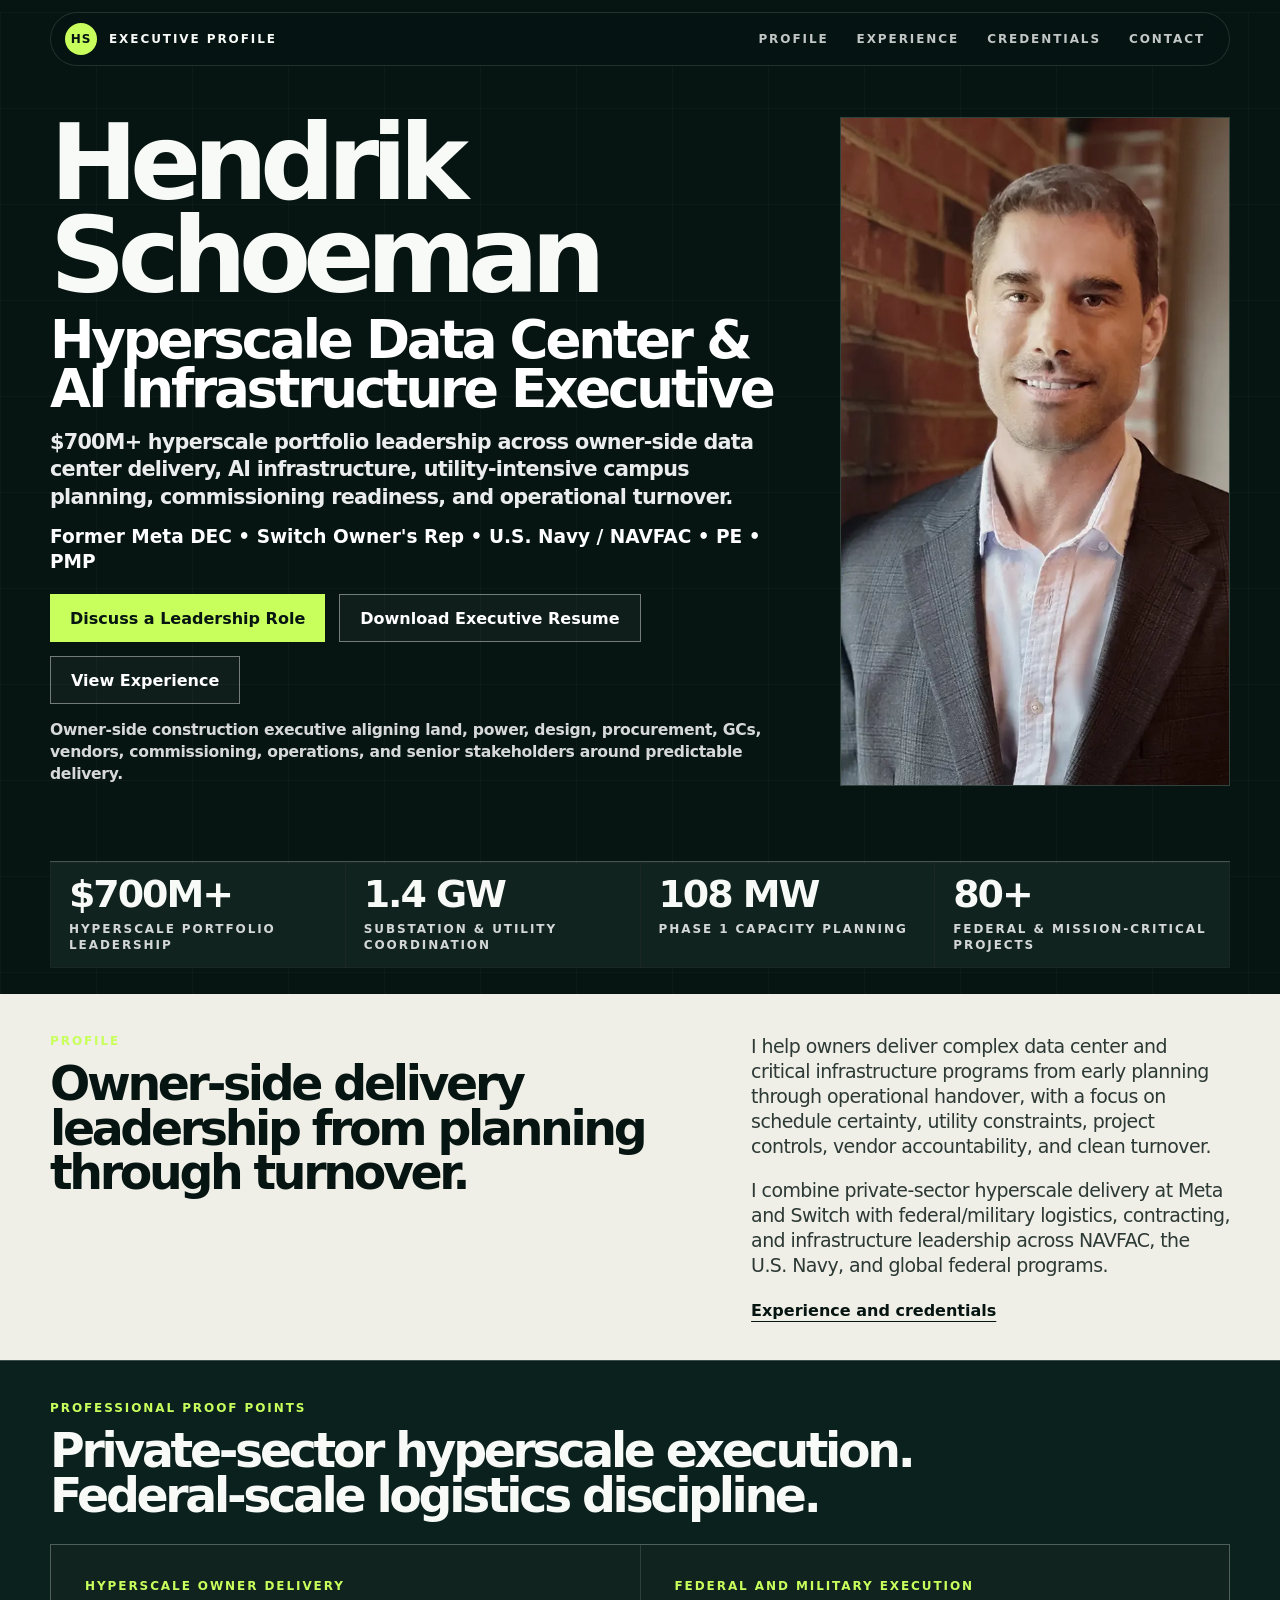
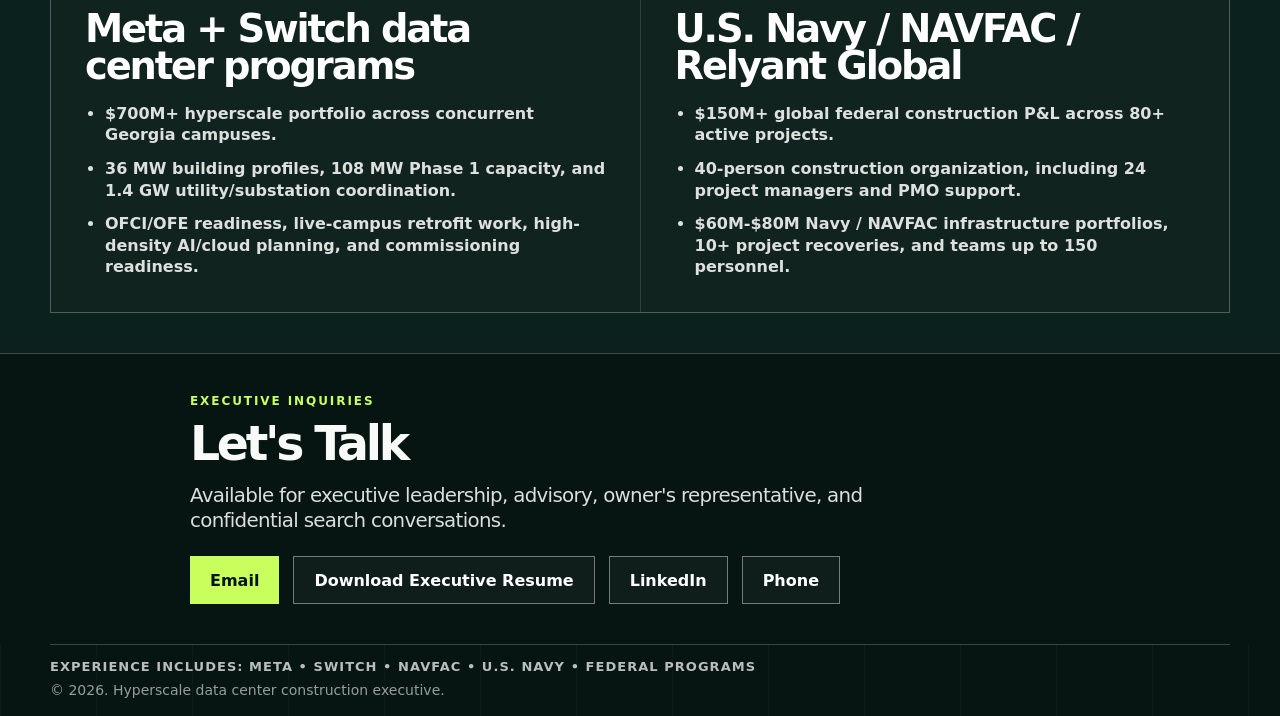
==== index.html @ 2e34149a "Restore hendrikexec.com executive bio site (backup from Drive, July 2026 version)" ====
<!doctype html>
<html lang="en">
<head>
  <meta charset="utf-8">
  <meta name="viewport" content="width=device-width, initial-scale=1">
  <title>Hendrik Schoeman | Hyperscale Data Center & AI Infrastructure Executive</title>
  <meta name="description" content="Hendrik Schoeman is a hyperscale data center and AI infrastructure executive with owner-side construction leadership across Meta, Switch, U.S. Navy, NAVFAC, federal programs, commissioning, utilities, and operational readiness. PE and PMP.">
  <meta name="author" content="Hendrik Schoeman">
  <meta name="robots" content="index, follow, max-image-preview:large">
  <link rel="canonical" href="https://hasdnf.github.io/data-center-executive/">
  <link rel="sitemap" type="application/xml" href="/data-center-executive/sitemap.xml">
  <link rel="icon" href="assets/favicon.svg" type="image/svg+xml">
  <link rel="stylesheet" href="styles.css">

  <meta property="og:type" content="profile">
  <meta property="og:title" content="Hendrik Schoeman | Hyperscale Data Center & AI Infrastructure Executive">
  <meta property="og:description" content="Owner-side executive delivering hyperscale campuses, AI infrastructure, utility programs, commissioning, and operational readiness for global mission-critical projects.">
  <meta property="og:url" content="https://hasdnf.github.io/data-center-executive/">
  <meta property="og:image" content="https://hasdnf.github.io/data-center-executive/assets/hendrik-schoeman-data-center-construction-executive.jpg">
  <meta property="og:site_name" content="Hendrik Schoeman Executive Profile">
  <meta name="twitter:card" content="summary_large_image">
  <meta name="twitter:title" content="Hendrik Schoeman | Hyperscale Data Center & AI Infrastructure Executive">
  <meta name="twitter:description" content="Owner-side executive for hyperscale data centers, AI infrastructure, utilities, commissioning, and operational readiness.">

  <script type="application/ld+json">
  {
    "@context": "https://schema.org",
    "@graph": [
      {
        "@type": "WebSite",
        "@id": "https://hasdnf.github.io/data-center-executive/#website",
        "url": "https://hasdnf.github.io/data-center-executive/",
        "name": "Hendrik Schoeman Executive Profile",
        "inLanguage": "en-US"
      },
      {
        "@type": "ProfilePage",
        "@id": "https://hasdnf.github.io/data-center-executive/#profile-page",
        "url": "https://hasdnf.github.io/data-center-executive/",
        "name": "Hendrik Schoeman | Hyperscale Data Center & AI Infrastructure Executive",
        "description": "Owner-side executive delivering hyperscale campuses, AI infrastructure, utility programs, commissioning, and operational readiness for global mission-critical projects.",
        "isPartOf": { "@id": "https://hasdnf.github.io/data-center-executive/#website" },
        "mainEntity": { "@id": "https://hasdnf.github.io/data-center-executive/#hendrik-schoeman" },
        "dateModified": "2026-07-09"
      },
      {
        "@type": "Person",
        "@id": "https://hasdnf.github.io/data-center-executive/#hendrik-schoeman",
        "name": "Hendrik Schoeman",
        "jobTitle": [
          "Hyperscale Data Center Construction Executive",
          "Hyperscale Data Center and AI Infrastructure Executive",
          "Owner-side Construction Leader",
          "Mission Critical Construction Executive"
        ],
        "description": "Hendrik Schoeman helps owners deliver complex data center and critical infrastructure programs from planning through operational handover.",
        "image": "https://hasdnf.github.io/data-center-executive/assets/hendrik-schoeman-data-center-construction-executive.jpg",
        "email": "mailto:navycec@gmail.com",
        "telephone": "+1-310-936-4909",
        "url": "https://hasdnf.github.io/data-center-executive/",
        "sameAs": ["https://www.linkedin.com/in/hendrikschoeman/"],
        "hasCredential": [
          { "@type": "EducationalOccupationalCredential", "name": "Professional Engineer", "credentialCategory": "PE" },
          { "@type": "EducationalOccupationalCredential", "name": "Project Management Professional", "credentialCategory": "PMP" }
        ],
        "knowsAbout": [
          "Hyperscale Data Centers",
          "AI Infrastructure",
          "Owner-side Construction Leadership",
          "Mission Critical Construction",
          "Commissioning",
          "Utility Coordination",
          "Operational Readiness",
          "Meta",
          "Switch",
          "U.S. Navy",
          "NAVFAC"
        ]
      },
      {
        "@type": "FAQPage",
        "@id": "https://hasdnf.github.io/data-center-executive/#faq",
        "mainEntity": [
          {
            "@type": "Question",
            "name": "What roles is Hendrik Schoeman aligned with?",
            "acceptedAnswer": {
              "@type": "Answer",
              "text": "Executive leadership, advisory, owner's representative, and confidential search conversations for hyperscale data centers, AI infrastructure, mission-critical construction, utilities, commissioning, and operational readiness."
            }
          },
          {
            "@type": "Question",
            "name": "What organizations are represented in Hendrik Schoeman's background?",
            "acceptedAnswer": {
              "@type": "Answer",
              "text": "Meta, Switch, NAVFAC, U.S. Navy, Relyant Global, and federal infrastructure programs."
            }
          },
          {
            "@type": "Question",
            "name": "What credentials does Hendrik Schoeman hold?",
            "acceptedAnswer": {
              "@type": "Answer",
              "text": "Professional Engineer (PE), Project Management Professional (PMP), Master of Science in Civil Engineering, and Bachelor of Science in Civil Engineering."
            }
          }
        ]
      }
    ]
  }
  </script>
</head>
<body>
  <a class="skip-link" href="#contact">Skip to contact</a>

  <header class="site-header" aria-label="Primary navigation">
    <a class="brand" href="index.html" aria-label="Hendrik Schoeman home">
      <span class="brand-mark">HS</span>
      <span class="brand-text">Executive Profile</span>
    </a>
    <nav class="nav-links" aria-label="Site pages">
      <a href="#profile">Profile</a>
      <a href="experience.html#experience">Experience</a>
      <a href="experience.html#credentials">Credentials</a>
      <a href="#contact">Contact</a>
    </nav>
  </header>

  <main>
    <section class="hero hero-home" aria-labelledby="hero-title">
      <div class="hero-copy">
        <h1 id="hero-title">Hendrik Schoeman</h1>
        <p class="hero-role">Hyperscale Data Center & AI&nbsp;Infrastructure Executive</p>
        <p class="hero-subheadline">$700M+ hyperscale portfolio leadership across owner-side data center delivery, AI infrastructure, utility-intensive campus planning, commissioning readiness, and operational turnover.</p>
        <p class="credibility-line">Former Meta DEC • Switch Owner's Rep • U.S. Navy / NAVFAC • PE • PMP</p>
        <div class="hero-actions" aria-label="Primary actions">
          <a class="button button-primary" href="mailto:navycec@gmail.com?subject=Executive%20Leadership%20Conversation%20-%20Data%20Center%20Construction">Discuss a Leadership Role</a>
          <a class="button button-secondary" href="Hendrik-Schoeman-Resume.pdf" download>Download Executive Resume</a>
          <a class="button button-secondary" href="experience.html">View Experience</a>
        </div>
        <p class="positioning-line">Owner-side construction executive aligning land, power, design, procurement, GCs, vendors, commissioning, operations, and senior stakeholders around predictable delivery.</p>
      </div>

      <figure class="hero-portrait">
        <picture>
          <source srcset="assets/hendrik-schoeman-data-center-construction-executive.webp" type="image/webp">
          <img src="assets/hendrik-schoeman-data-center-construction-executive.jpg" alt="Hendrik Schoeman, hyperscale data center construction executive and owner-side construction leader">
        </picture>
      </figure>

      <dl class="metrics" aria-label="Executive construction metrics">
        <div>
          <dt>$700M+</dt>
          <dd>Hyperscale Portfolio Leadership</dd>
        </div>
        <div>
          <dt>1.4 GW</dt>
          <dd>Substation & Utility Coordination</dd>
        </div>
        <div>
          <dt>108 MW</dt>
          <dd>Phase 1 Capacity Planning</dd>
        </div>
        <div>
          <dt>80+</dt>
          <dd>Federal & Mission-Critical Projects</dd>
        </div>
      </dl>
    </section>

    <section id="profile" class="section section-light profile-compact" aria-labelledby="profile-title">
      <div class="section-shell compact-grid">
        <div>
          <p class="section-kicker">Profile</p>
          <h2 id="profile-title">Owner-side delivery leadership from planning through turnover.</h2>
        </div>
        <div class="profile-copy">
          <p>I help owners deliver complex data center and critical infrastructure programs from early planning through operational handover, with a focus on schedule certainty, utility constraints, project controls, vendor accountability, and clean turnover.</p>
          <p>I combine private-sector hyperscale delivery at Meta and Switch with federal/military logistics, contracting, and infrastructure leadership across NAVFAC, the U.S. Navy, and global federal programs.</p>
          <a class="text-link" href="experience.html">Experience and credentials</a>
        </div>
      </div>
    </section>

    <section class="section section-dark proof-section" aria-labelledby="proof-title">
      <div class="section-shell">
        <p class="section-kicker">Professional proof points</p>
        <h2 id="proof-title">Private-sector hyperscale execution. Federal-scale logistics discipline.</h2>
        <div class="proof-grid">
          <article>
            <p class="proof-label">Hyperscale owner delivery</p>
            <h3>Meta + Switch data center programs</h3>
            <ul>
              <li>$700M+ hyperscale portfolio across concurrent Georgia campuses.</li>
              <li>36 MW building profiles, 108 MW Phase 1 capacity, and 1.4 GW utility/substation coordination.</li>
              <li>OFCI/OFE readiness, live-campus retrofit work, high-density AI/cloud planning, and commissioning readiness.</li>
            </ul>
          </article>
          <article>
            <p class="proof-label">Federal and military execution</p>
            <h3>U.S. Navy / NAVFAC / Relyant Global</h3>
            <ul>
              <li>$150M+ global federal construction P&amp;L across 80+ active projects.</li>
              <li>40-person construction organization, including 24 project managers and PMO support.</li>
              <li>$60M-$80M Navy / NAVFAC infrastructure portfolios, 10+ project recoveries, and teams up to 150 personnel.</li>
            </ul>
          </article>
        </div>
      </div>
    </section>

    <section id="contact" class="section contact-section" aria-labelledby="contact-title">
      <div class="section-shell contact-shell">
        <p class="eyebrow">Executive inquiries</p>
        <h2 id="contact-title">Let's Talk</h2>
        <p>Available for executive leadership, advisory, owner's representative, and confidential search conversations.</p>
        <div class="contact-actions" aria-label="Contact options">
          <a class="button button-primary" href="mailto:navycec@gmail.com?subject=Executive%20Leadership%20Conversation%20-%20Data%20Center%20Construction">Email</a>
          <a class="button button-secondary" href="Hendrik-Schoeman-Resume.pdf" download>Download Executive Resume</a>
          <a class="button button-secondary" href="https://www.linkedin.com/in/hendrikschoeman/" rel="me noopener">LinkedIn</a>
          <a class="button button-secondary" href="tel:+13109364909">Phone</a>
        </div>
      </div>
    </section>
  </main>

  <footer class="site-footer">
    <p class="trust-strip">Experience includes: Meta • Switch • NAVFAC • U.S. Navy • Federal Programs</p>
    <p>&copy; 2026. Hyperscale data center construction executive.</p>
  </footer>
</body>
</html>
---- styles.css ----
:root {
  color-scheme: dark;
  --ink: #061512;
  --ink-2: #0b211d;
  --panel: #142822;
  --panel-strong: #10231e;
  --paper: #efeee7;
  --text: #f8faf7;
  --line: rgba(255, 255, 255, 0.2);
  --line-dark: rgba(6, 21, 18, 0.14);
  --accent: #c8ff5c;
  --max: 1180px;
  --ease: cubic-bezier(.2, .8, .2, 1);
  font-family: Inter, ui-sans-serif, system-ui, -apple-system, BlinkMacSystemFont, "Segoe UI", sans-serif;
}

* {
  box-sizing: border-box;
}

html {
  scroll-behavior: smooth;
  background: var(--ink);
}

body {
  margin: 0;
  background:
    linear-gradient(rgba(255, 255, 255, 0.025) 1px, transparent 1px),
    linear-gradient(90deg, rgba(255, 255, 255, 0.025) 1px, transparent 1px),
    var(--ink);
  background-size: 96px 96px;
  color: var(--text);
  -webkit-font-smoothing: antialiased;
  text-rendering: optimizeLegibility;
}

body::before {
  content: "";
  position: fixed;
  inset: 0;
  z-index: -1;
  pointer-events: none;
  background: linear-gradient(180deg, rgba(6, 21, 18, .12), rgba(6, 21, 18, .7));
}

a {
  color: inherit;
}

.skip-link {
  position: absolute;
  left: 16px;
  top: -80px;
  z-index: 10;
  padding: 12px 16px;
  border-radius: 999px;
  background: var(--accent);
  color: var(--ink);
  font-weight: 800;
  transition: top .2s var(--ease);
}

.skip-link:focus {
  top: 16px;
}

.site-header {
  position: sticky;
  top: 0;
  z-index: 5;
  display: flex;
  align-items: center;
  justify-content: space-between;
  gap: 24px;
  width: min(calc(100% - 40px), var(--max));
  margin: 12px auto 0;
  padding: 10px 14px;
  border: 1px solid rgba(255, 255, 255, .12);
  border-radius: 999px;
  background: rgba(6, 21, 18, .78);
  backdrop-filter: blur(18px);
}

.brand {
  display: inline-flex;
  align-items: center;
  gap: 12px;
  min-width: 0;
  text-decoration: none;
}

.brand-mark {
  display: grid;
  place-items: center;
  width: 32px;
  height: 32px;
  border-radius: 50%;
  background: var(--accent);
  color: var(--ink);
  font-size: 12px;
  font-weight: 900;
  letter-spacing: .08em;
}

.brand-text,
.nav-links a,
.eyebrow,
.section-kicker,
.company,
.section-label,
.metrics dd {
  text-transform: uppercase;
  letter-spacing: .16em;
  font-size: 12px;
  font-weight: 800;
}

.brand-text {
  white-space: nowrap;
}

.nav-links {
  display: flex;
  align-items: center;
  justify-content: flex-end;
  flex-wrap: wrap;
  gap: 8px;
}

.nav-links a {
  padding: 8px 10px;
  border-radius: 999px;
  color: rgba(255, 255, 255, .76);
  text-decoration: none;
}

.nav-links a:hover,
.nav-links a:focus-visible,
.nav-links a[aria-current="page"] {
  background: rgba(255, 255, 255, .08);
  color: #fff;
  outline: none;
}

h1,
h2,
h3,
p {
  margin-top: 0;
}

.hero {
  display: grid;
  grid-template-columns: minmax(0, 1fr) minmax(300px, 390px);
  gap: clamp(24px, 4vw, 58px);
  align-items: center;
  width: min(calc(100% - 40px), var(--max));
  min-height: auto;
  margin: 0 auto;
  padding: clamp(34px, 4vw, 52px) 0 26px;
}

.hero-copy {
  min-width: 0;
}

.eyebrow,
.section-kicker {
  margin: 0 0 14px;
  color: var(--accent);
}

h1 {
  max-width: 860px;
  margin-bottom: 14px;
  font-size: clamp(72px, 8.2vw, 112px);
  line-height: .88;
  letter-spacing: -.075em;
}

.hero-role {
  max-width: 760px;
  margin: 0 0 14px;
  color: #fff;
  font-size: clamp(34px, 4.15vw, 56px);
  font-weight: 900;
  line-height: .93;
  letter-spacing: -.06em;
}

.hero-subheadline {
  max-width: 770px;
  margin-bottom: 12px;
  color: rgba(255, 255, 255, .92);
  font-size: clamp(18px, 1.62vw, 22px);
  line-height: 1.34;
  letter-spacing: -.035em;
  font-weight: 760;
}

.credibility-line {
  margin-bottom: 20px;
  color: #fff;
  font-size: clamp(16px, 1.45vw, 20px);
  line-height: 1.35;
  font-weight: 800;
}

.positioning-line {
  max-width: 720px;
  margin: 16px 0 0;
  color: rgba(255, 255, 255, .84);
  font-size: clamp(15px, 1.22vw, 18px);
  line-height: 1.4;
  letter-spacing: -.02em;
  font-weight: 680;
}

.hero-actions,
.contact-actions {
  display: flex;
  flex-wrap: wrap;
  gap: 14px;
}

.button {
  display: inline-flex;
  align-items: center;
  justify-content: center;
  min-height: 48px;
  padding: 0 20px;
  border-radius: 0;
  font-weight: 900;
  text-decoration: none;
  transition: transform .2s var(--ease), background .2s var(--ease), border-color .2s var(--ease);
}

.button:hover,
.button:focus-visible {
  transform: translateY(-2px);
  outline: none;
}

.button-primary {
  background: var(--accent);
  color: var(--ink);
}

.button-secondary {
  border: 1px solid rgba(255, 255, 255, .42);
  color: #fff;
  background: rgba(255, 255, 255, .04);
}

.button-secondary:hover,
.button-secondary:focus-visible {
  border-color: rgba(255, 255, 255, .58);
  background: rgba(255, 255, 255, .06);
}

.hero-portrait {
  position: relative;
  margin: 0;
  align-self: stretch;
  min-height: 380px;
  overflow: hidden;
  border: 1px solid rgba(255, 255, 255, .12);
  background: var(--panel);
}

.hero-portrait picture,
.hero-portrait img {
  display: block;
  width: 100%;
  height: 100%;
}

.hero-portrait img {
  object-fit: cover;
  object-position: 54% 20%;
}

.metrics {
  grid-column: 1 / -1;
  display: grid;
  grid-template-columns: repeat(4, minmax(0, 1fr));
  gap: 1px;
  margin: 24px 0 0;
  padding: 1px;
  border-top: 1px solid var(--line);
  background: rgba(255, 255, 255, .08);
}

.metrics div {
  min-height: 78px;
  padding: 14px 18px;
  background: var(--panel-strong);
}

.metrics dt {
  margin-bottom: 10px;
  font-size: clamp(28px, 3vw, 38px);
  line-height: .9;
  font-weight: 900;
  letter-spacing: -.055em;
}

.metrics dd {
  margin: 0;
  color: rgba(255, 255, 255, .82);
  line-height: 1.35;
}

.section {
  padding: clamp(26px, 3.2vw, 40px) 0;
}

.section-shell {
  width: min(calc(100% - 40px), var(--max));
  margin: 0 auto;
}

.section-light {
  background: var(--paper);
  color: var(--ink);
}

.section-dark {
  background: var(--ink-2);
  color: var(--text);
}

.compact-grid {
  display: grid;
  grid-template-columns: minmax(0, .95fr) minmax(360px, .7fr);
  gap: clamp(26px, 4vw, 56px);
  align-items: start;
}

h2 {
  margin-bottom: 18px;
  font-size: clamp(31px, 3.7vw, 48px);
  line-height: .94;
  letter-spacing: -.07em;
}

.profile-copy p,
.page-hero p {
  color: rgba(6, 21, 18, .84);
  font-size: clamp(17px, 1.48vw, 20px);
  line-height: 1.32;
  letter-spacing: -.03em;
}

.proof-section {
  border-top: 1px solid var(--line);
  border-bottom: 1px solid var(--line);
}

.proof-section h2 {
  max-width: 900px;
}

.proof-grid {
  display: grid;
  grid-template-columns: repeat(2, minmax(0, 1fr));
  gap: 1px;
  margin-top: 26px;
  border: 1px solid rgba(255, 255, 255, .16);
  background: rgba(255, 255, 255, .14);
}

.proof-grid article {
  min-height: 330px;
  padding: clamp(22px, 3vw, 34px);
  background: var(--panel-strong);
}

.proof-label {
  margin: 0 0 18px;
  color: var(--accent);
  font-size: 12px;
  font-weight: 900;
  letter-spacing: .16em;
  text-transform: uppercase;
}

.proof-grid h3 {
  margin-bottom: 18px;
  color: #fff;
  font-size: clamp(27px, 3vw, 42px);
  line-height: .96;
  letter-spacing: -.055em;
}

.proof-grid ul {
  display: grid;
  gap: 12px;
  margin: 0;
  padding-left: 20px;
}

.proof-grid li {
  color: rgba(255, 255, 255, .86);
  font-size: clamp(16px, 1.25vw, 18px);
  line-height: 1.35;
  font-weight: 650;
}

.text-link {
  display: inline-flex;
  margin-top: 4px;
  color: var(--ink);
  font-weight: 900;
  text-underline-offset: 5px;
}

.page-hero {
  padding: clamp(52px, 7vw, 86px) 0 clamp(34px, 4vw, 48px);
}

.page-hero h1 {
  max-width: 800px;
}

.page-hero p {
  max-width: 780px;
  color: rgba(255, 255, 255, .75);
}

.section-label {
  display: flex;
  justify-content: space-between;
  gap: 24px;
  margin-bottom: 22px;
  padding-bottom: 12px;
  border-bottom: 1px solid currentColor;
  color: inherit;
  opacity: .62;
}

.experience-section h2 {
  max-width: 780px;
}

.experience-grid {
  display: grid;
  grid-template-columns: repeat(4, minmax(0, 1fr));
  gap: 1px;
  background: rgba(255, 255, 255, .12);
  border: 1px solid rgba(255, 255, 255, .1);
}

.experience-card {
  min-height: 205px;
  padding: 18px;
  background: var(--panel);
}

.company {
  margin-bottom: 18px;
  color: var(--accent);
}

.experience-card h3 {
  min-height: 58px;
  margin-bottom: 14px;
  font-size: clamp(22px, 1.85vw, 27px);
  line-height: .98;
  letter-spacing: -.055em;
}

.experience-card p:not(.company) {
  color: rgba(255, 255, 255, .72);
  font-size: 14.5px;
  line-height: 1.34;
}

.focus-list {
  display: flex;
  flex-wrap: wrap;
  gap: 10px;
  margin: 0;
  padding: 0;
  list-style: none;
}

.focus-list li {
  padding: 10px 14px;
  border: 1px solid var(--line-dark);
  border-radius: 999px;
  color: var(--ink);
  font-size: 13px;
  font-weight: 850;
}

.credential-grid {
  display: grid;
  grid-template-columns: repeat(4, minmax(0, 1fr));
  gap: 1px;
  background: var(--line-dark);
  border: 1px solid var(--line-dark);
}

.credential-grid article {
  min-height: 112px;
  padding: 18px;
  background: var(--paper);
}

.credential-grid h3 {
  margin-bottom: 12px;
  font-size: clamp(38px, 4vw, 54px);
  line-height: .86;
  letter-spacing: -.07em;
}

.credential-grid p {
  margin: 0;
  color: rgba(6, 21, 18, .68);
  font-size: 14.5px;
  font-weight: 760;
  line-height: 1.25;
}

.contact-section {
  background: var(--ink);
  color: var(--text);
}

.contact-shell {
  max-width: 900px;
}

.contact-section h2 {
  margin-bottom: 16px;
}

.contact-section p:not(.eyebrow) {
  max-width: 760px;
  margin-bottom: 22px;
  color: rgba(255, 255, 255, .86);
  font-size: clamp(17px, 1.55vw, 21px);
  line-height: 1.3;
  letter-spacing: -.035em;
}

.site-footer {
  width: min(calc(100% - 40px), var(--max));
  margin: 0 auto;
  padding: 14px 0 18px;
  border-top: 1px solid var(--line);
  color: rgba(255, 255, 255, .58);
  font-size: 14px;
}

.site-footer p {
  margin: 0;
}

.trust-strip {
  margin-bottom: 8px !important;
  color: rgba(255, 255, 255, .72);
  font-size: 13px;
  font-weight: 800;
  letter-spacing: .08em;
  text-transform: uppercase;
}

@media (max-width: 980px) {
  .site-header {
    align-items: flex-start;
    border-radius: 28px;
  }

  .brand-text {
    white-space: normal;
  }

  .hero,
  .compact-grid {
    grid-template-columns: 1fr;
  }

  .hero {
    min-height: auto;
    padding-top: 58px;
  }

  .hero-portrait {
    min-height: 460px;
    max-width: 520px;
  }

  .metrics,
  .experience-grid,
  .credential-grid,
  .proof-grid {
    grid-template-columns: repeat(2, minmax(0, 1fr));
  }
}

@media (max-width: 640px) {
  .site-header {
    width: min(calc(100% - 24px), var(--max));
    margin-top: 12px;
    padding: 12px;
  }

  .nav-links {
    width: 100%;
    justify-content: flex-start;
  }

  .nav-links a {
    padding: 8px 10px;
    font-size: 12px;
  }

  .hero,
  .section-shell,
  .site-footer {
    width: min(calc(100% - 24px), var(--max));
  }

  h1 {
    font-size: clamp(50px, 17vw, 82px);
  }

  .hero-subheadline {
    font-size: 21px;
  }

  .hero-portrait {
    min-height: 390px;
  }

  .metrics,
  .experience-grid,
  .credential-grid,
  .proof-grid {
    grid-template-columns: 1fr;
  }

  .metrics div,
  .experience-card,
  .credential-grid article,
  .proof-grid article {
    min-height: auto;
  }

  .experience-card h3 {
    min-height: 0;
  }

  .button {
    width: 100%;
  }
}
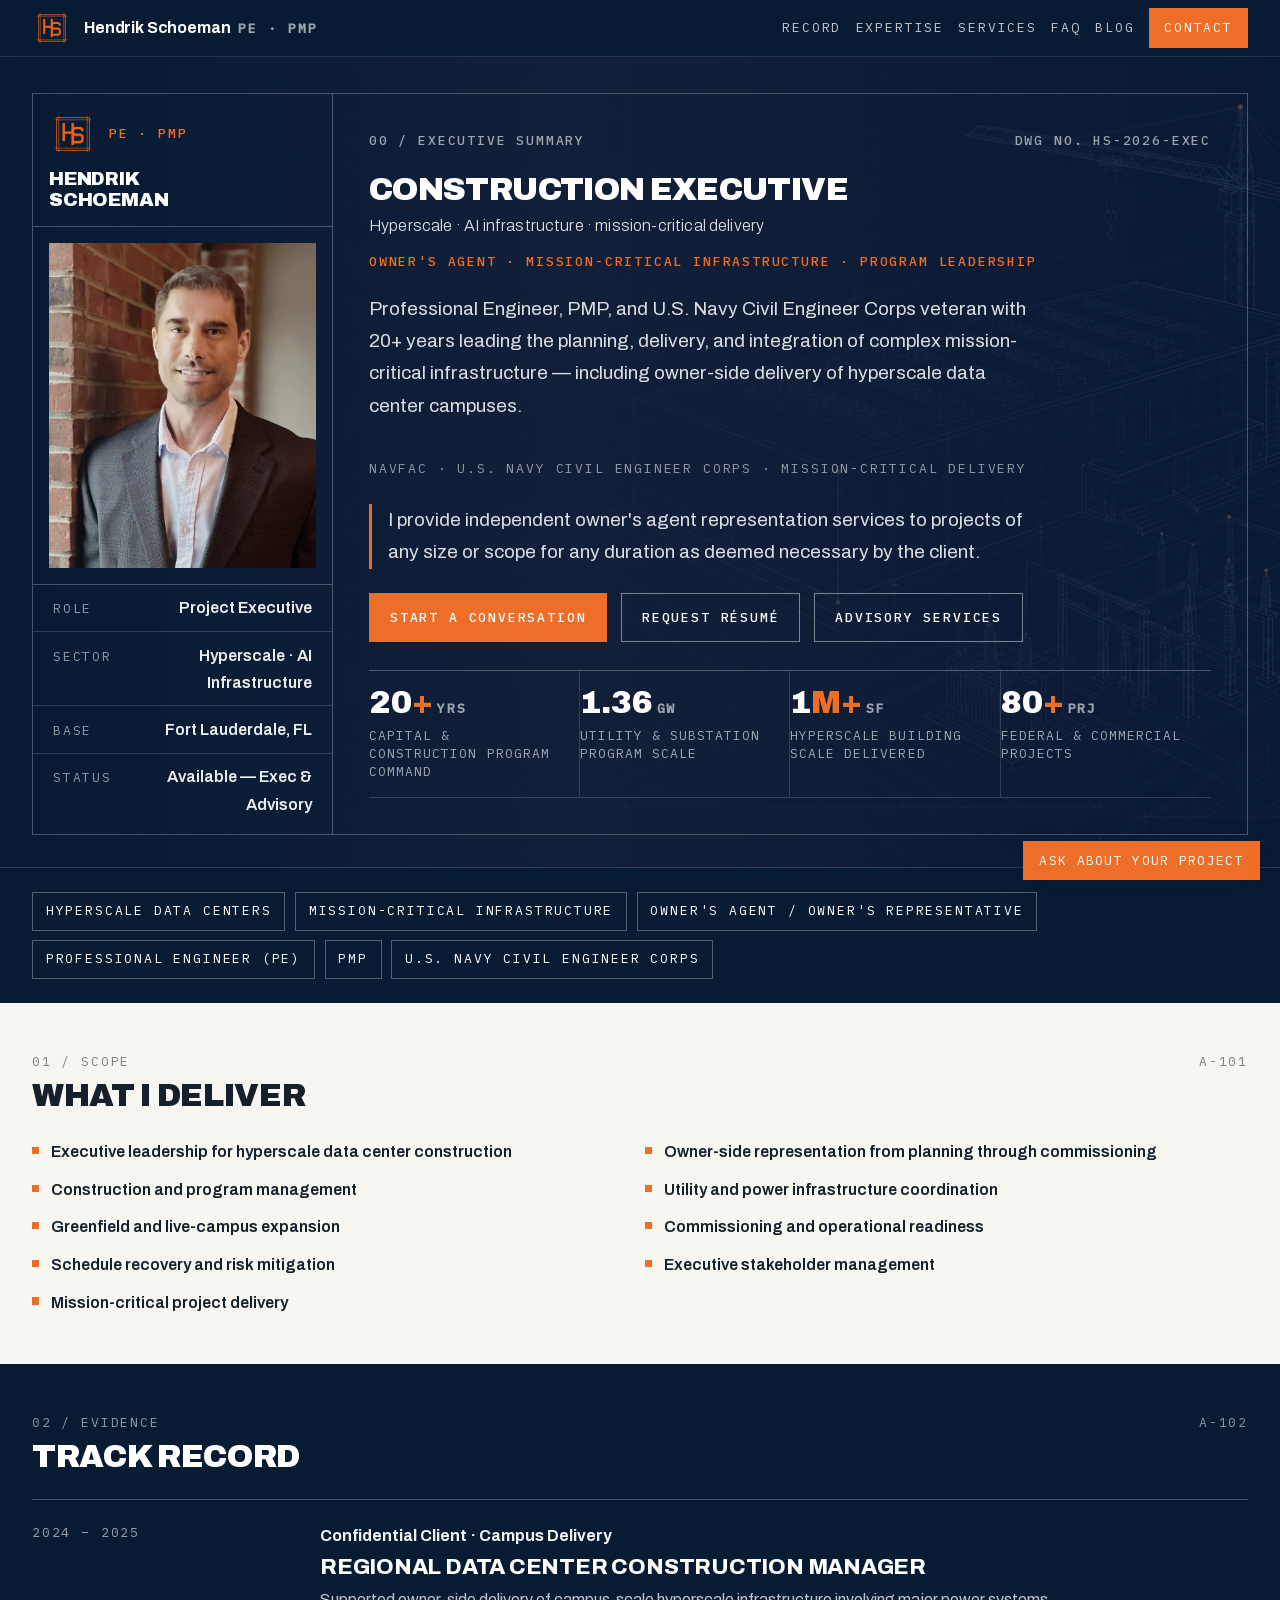
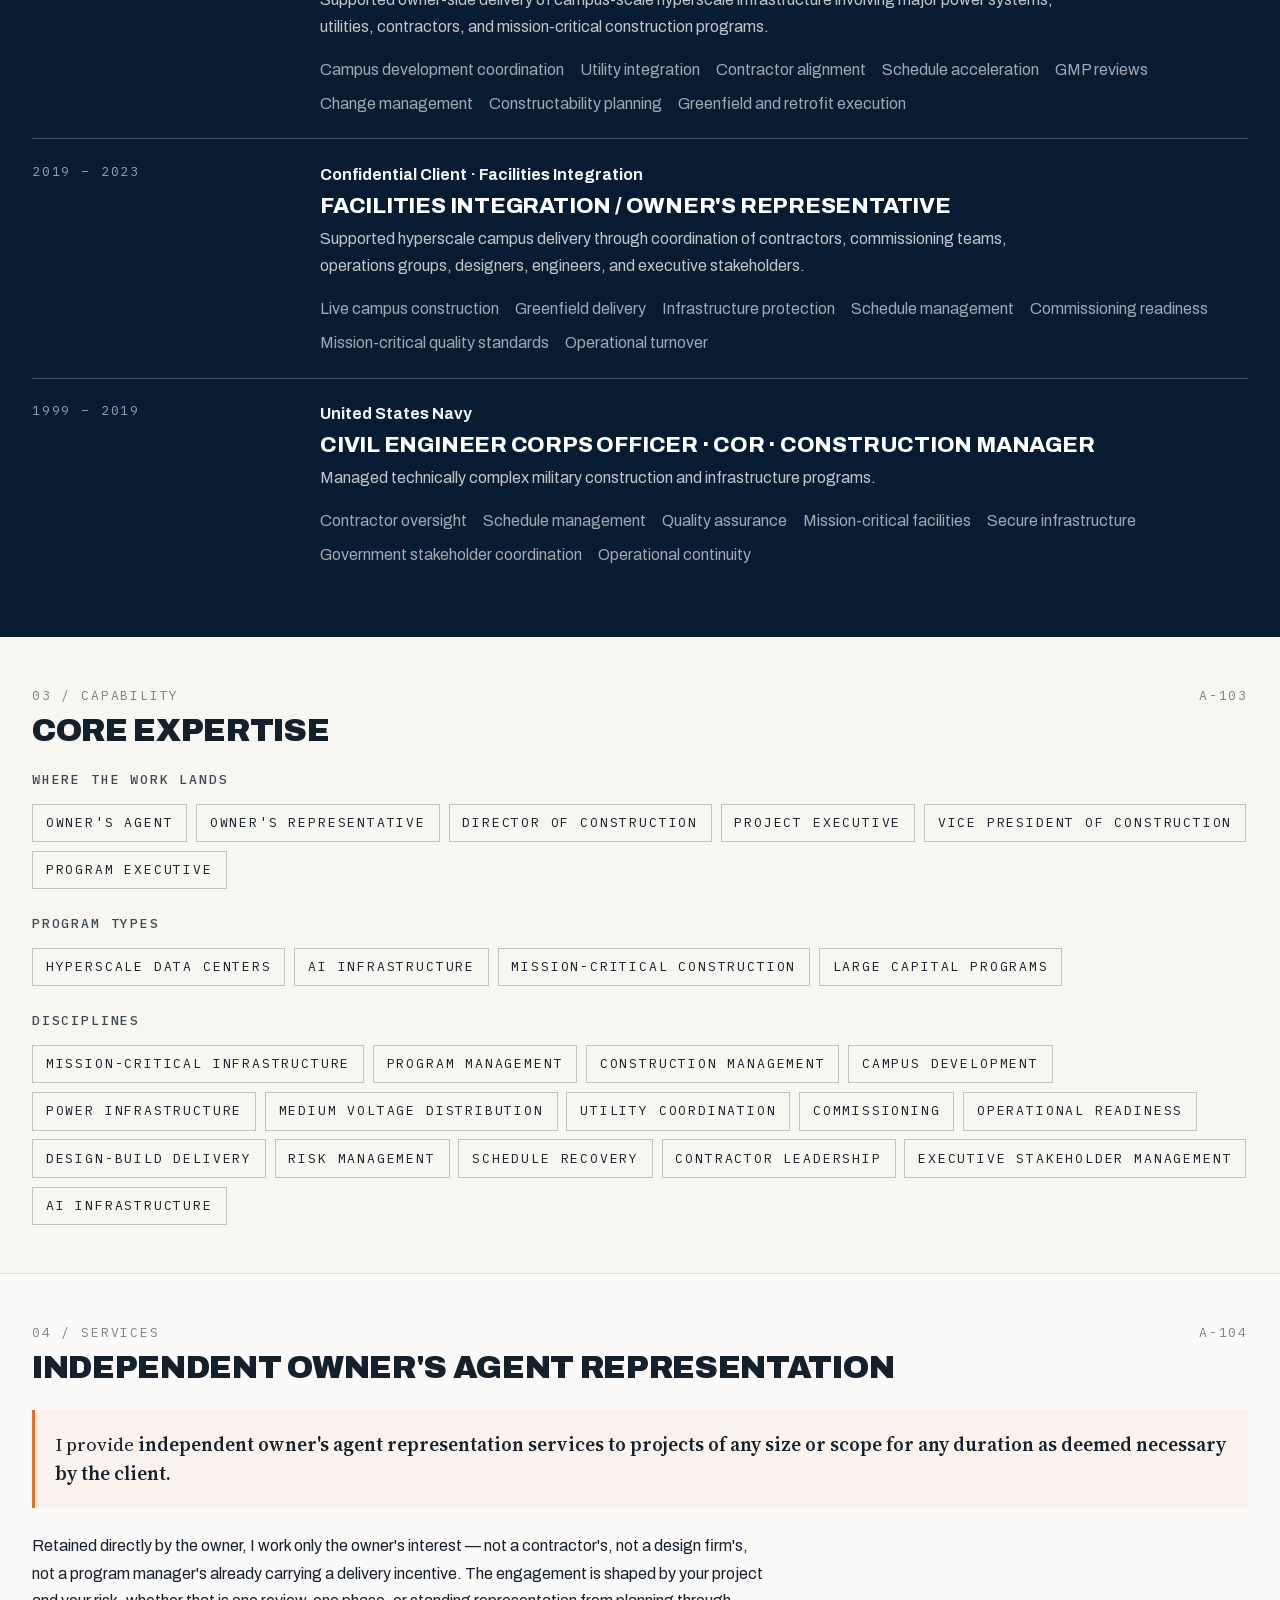
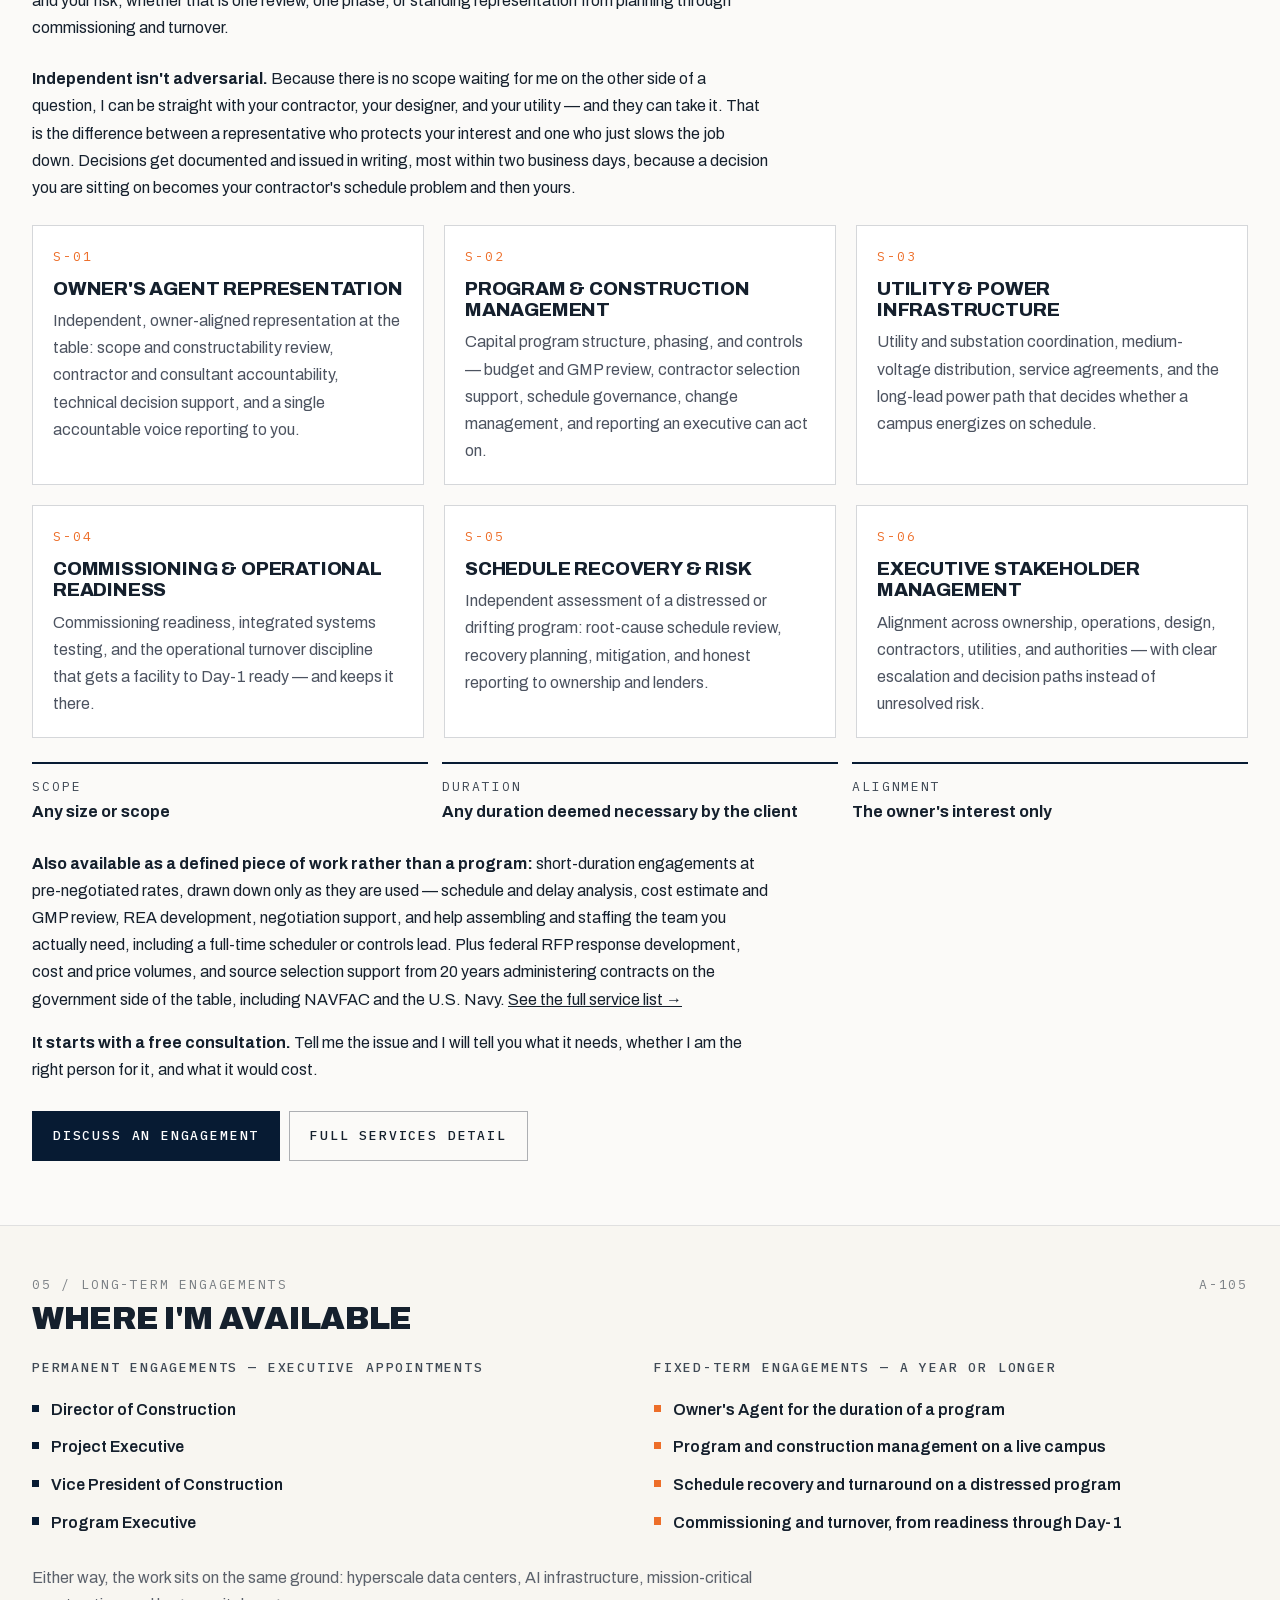
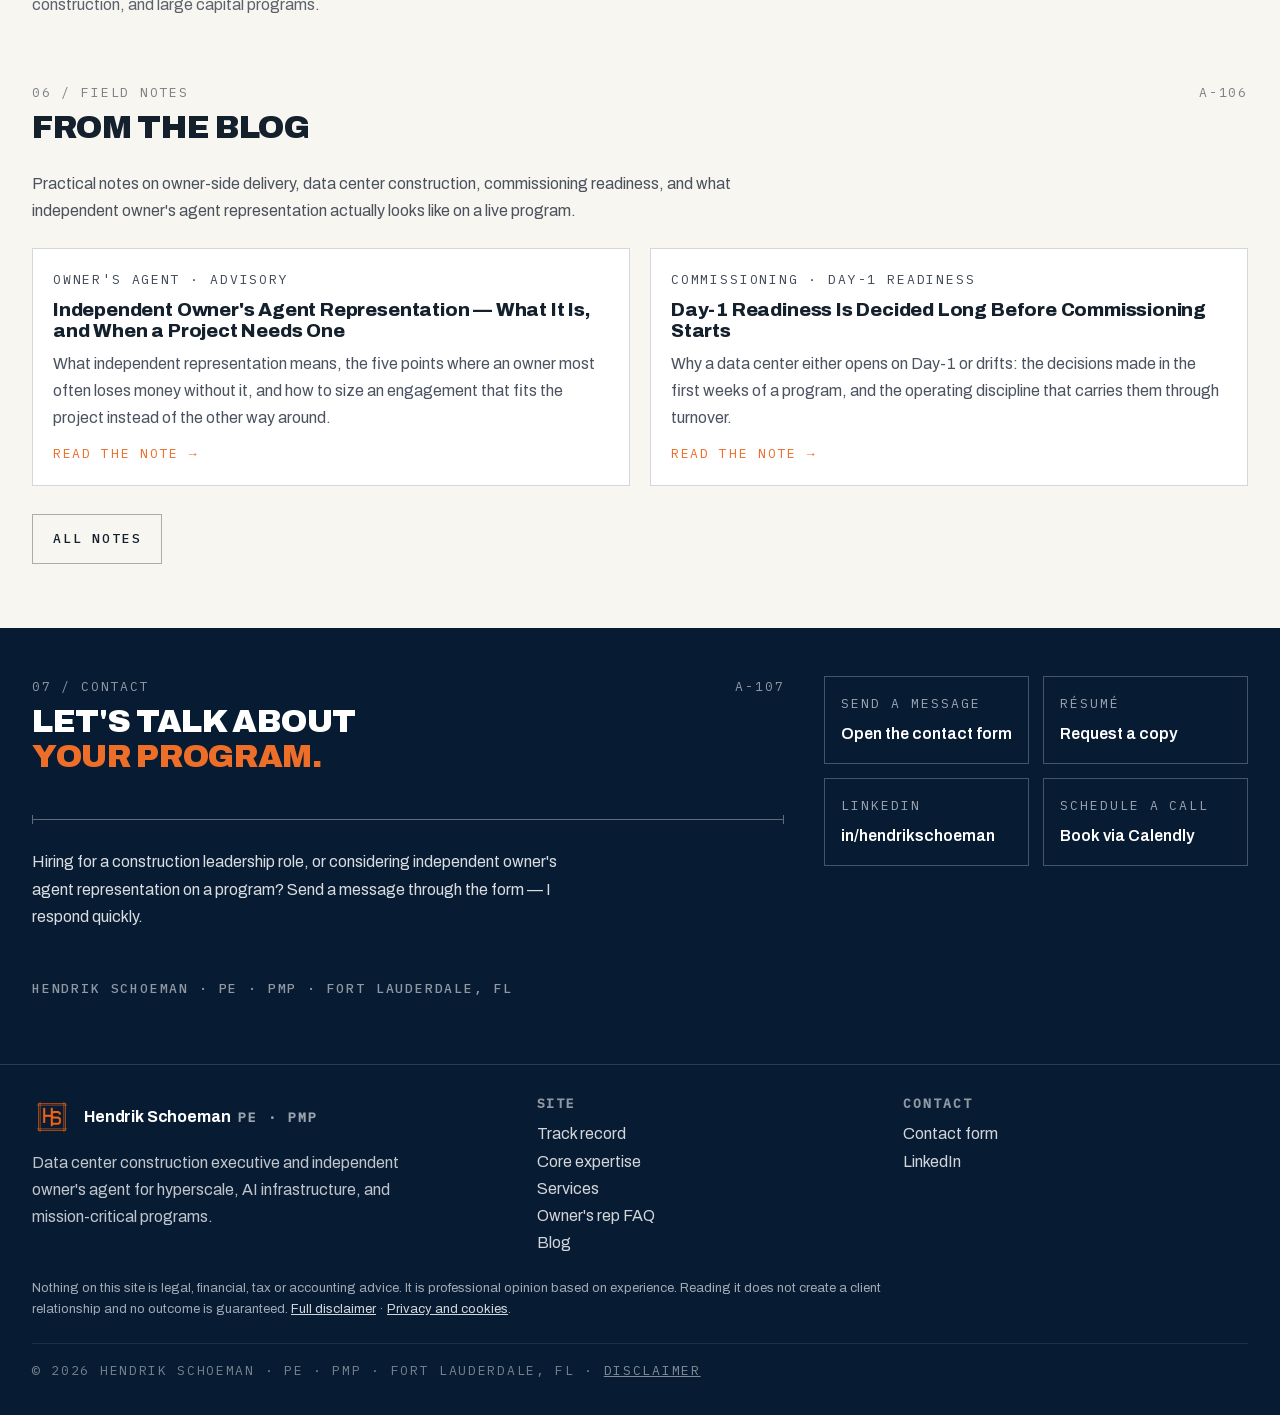
==== commit 981de54c: "Serve the current hendrikexec.com site from Pages The site itself is unchanged; this repository now " ====
--- a/index.html
+++ b/index.html
@@ -1,233 +1,483 @@
 <!doctype html>
 <html lang="en">
 <head>
-  <meta charset="utf-8">
-  <meta name="viewport" content="width=device-width, initial-scale=1">
-  <title>Hendrik Schoeman | Hyperscale Data Center & AI Infrastructure Executive</title>
-  <meta name="description" content="Hendrik Schoeman is a hyperscale data center and AI infrastructure executive with owner-side construction leadership across Meta, Switch, U.S. Navy, NAVFAC, federal programs, commissioning, utilities, and operational readiness. PE and PMP.">
-  <meta name="author" content="Hendrik Schoeman">
-  <meta name="robots" content="index, follow, max-image-preview:large">
-  <link rel="canonical" href="https://hasdnf.github.io/data-center-executive/">
-  <link rel="sitemap" type="application/xml" href="/data-center-executive/sitemap.xml">
-  <link rel="icon" href="assets/favicon.svg" type="image/svg+xml">
-  <link rel="stylesheet" href="styles.css">
-
-  <meta property="og:type" content="profile">
-  <meta property="og:title" content="Hendrik Schoeman | Hyperscale Data Center & AI Infrastructure Executive">
-  <meta property="og:description" content="Owner-side executive delivering hyperscale campuses, AI infrastructure, utility programs, commissioning, and operational readiness for global mission-critical projects.">
-  <meta property="og:url" content="https://hasdnf.github.io/data-center-executive/">
-  <meta property="og:image" content="https://hasdnf.github.io/data-center-executive/assets/hendrik-schoeman-data-center-construction-executive.jpg">
-  <meta property="og:site_name" content="Hendrik Schoeman Executive Profile">
-  <meta name="twitter:card" content="summary_large_image">
-  <meta name="twitter:title" content="Hendrik Schoeman | Hyperscale Data Center & AI Infrastructure Executive">
-  <meta name="twitter:description" content="Owner-side executive for hyperscale data centers, AI infrastructure, utilities, commissioning, and operational readiness.">
-
-  <script type="application/ld+json">
-  {
-    "@context": "https://schema.org",
-    "@graph": [
-      {
-        "@type": "WebSite",
-        "@id": "https://hasdnf.github.io/data-center-executive/#website",
-        "url": "https://hasdnf.github.io/data-center-executive/",
-        "name": "Hendrik Schoeman Executive Profile",
-        "inLanguage": "en-US"
-      },
-      {
-        "@type": "ProfilePage",
-        "@id": "https://hasdnf.github.io/data-center-executive/#profile-page",
-        "url": "https://hasdnf.github.io/data-center-executive/",
-        "name": "Hendrik Schoeman | Hyperscale Data Center & AI Infrastructure Executive",
-        "description": "Owner-side executive delivering hyperscale campuses, AI infrastructure, utility programs, commissioning, and operational readiness for global mission-critical projects.",
-        "isPartOf": { "@id": "https://hasdnf.github.io/data-center-executive/#website" },
-        "mainEntity": { "@id": "https://hasdnf.github.io/data-center-executive/#hendrik-schoeman" },
-        "dateModified": "2026-07-09"
-      },
-      {
-        "@type": "Person",
-        "@id": "https://hasdnf.github.io/data-center-executive/#hendrik-schoeman",
-        "name": "Hendrik Schoeman",
-        "jobTitle": [
-          "Hyperscale Data Center Construction Executive",
-          "Hyperscale Data Center and AI Infrastructure Executive",
-          "Owner-side Construction Leader",
-          "Mission Critical Construction Executive"
-        ],
-        "description": "Hendrik Schoeman helps owners deliver complex data center and critical infrastructure programs from planning through operational handover.",
-        "image": "https://hasdnf.github.io/data-center-executive/assets/hendrik-schoeman-data-center-construction-executive.jpg",
-        "email": "mailto:navycec@gmail.com",
-        "telephone": "+1-310-936-4909",
-        "url": "https://hasdnf.github.io/data-center-executive/",
-        "sameAs": ["https://www.linkedin.com/in/hendrikschoeman/"],
-        "hasCredential": [
-          { "@type": "EducationalOccupationalCredential", "name": "Professional Engineer", "credentialCategory": "PE" },
-          { "@type": "EducationalOccupationalCredential", "name": "Project Management Professional", "credentialCategory": "PMP" }
-        ],
-        "knowsAbout": [
-          "Hyperscale Data Centers",
-          "AI Infrastructure",
-          "Owner-side Construction Leadership",
-          "Mission Critical Construction",
-          "Commissioning",
-          "Utility Coordination",
-          "Operational Readiness",
-          "Meta",
-          "Switch",
-          "U.S. Navy",
-          "NAVFAC"
-        ]
-      },
-      {
-        "@type": "FAQPage",
-        "@id": "https://hasdnf.github.io/data-center-executive/#faq",
-        "mainEntity": [
-          {
-            "@type": "Question",
-            "name": "What roles is Hendrik Schoeman aligned with?",
-            "acceptedAnswer": {
-              "@type": "Answer",
-              "text": "Executive leadership, advisory, owner's representative, and confidential search conversations for hyperscale data centers, AI infrastructure, mission-critical construction, utilities, commissioning, and operational readiness."
-            }
-          },
-          {
-            "@type": "Question",
-            "name": "What organizations are represented in Hendrik Schoeman's background?",
-            "acceptedAnswer": {
-              "@type": "Answer",
-              "text": "Meta, Switch, NAVFAC, U.S. Navy, Relyant Global, and federal infrastructure programs."
-            }
-          },
-          {
-            "@type": "Question",
-            "name": "What credentials does Hendrik Schoeman hold?",
-            "acceptedAnswer": {
-              "@type": "Answer",
-              "text": "Professional Engineer (PE), Project Management Professional (PMP), Master of Science in Civil Engineering, and Bachelor of Science in Civil Engineering."
-            }
-          }
-        ]
-      }
-    ]
+<meta charset="utf-8">
+<meta name="viewport" content="width=device-width, initial-scale=1">
+<title>Hendrik Schoeman, PE, PMP — Data Center Construction Executive &amp; Owner's Agent</title>
+<meta name="description" content="Hendrik Schoeman, PE, PMP — construction executive and independent owner's agent for hyperscale data centers, AI infrastructure, and mission-critical programs. 1.36 GW utility scale, 20+ years, U.S. Navy Civil Engineer Corps.">
+<meta name="author" content="Hendrik Schoeman">
+<meta name="robots" content="index, follow">
+<link rel="canonical" href="https://hendrikexec.com/">
+<meta name="theme-color" content="#14203a">
+
+<meta property="og:type" content="profile">
+<meta property="og:title" content="Hendrik Schoeman, PE, PMP — Data Center Construction Executive">
+<meta property="og:description" content="Owner-side delivery, mission-critical infrastructure, and independent owner's agent representation for projects of any size or scope.">
+<meta property="og:url" content="https://hendrikexec.com/">
+<meta property="og:image" content="https://hendrikexec.com/assets/hendrik-schoeman-headshot.jpg">
+
+<link rel="stylesheet" href="assets/fonts.css">
+<link rel="stylesheet" href="styles.css">
+
+<script type="application/ld+json">
+{
+  "@context": "https://schema.org",
+  "@type": "Person",
+  "name": "Hendrik Schoeman",
+  "honorificSuffix": "PE, PMP",
+  "jobTitle": "Data Center Construction Executive",
+  "url": "https://hendrikexec.com/",
+  "address": { "@type": "PostalAddress", "addressLocality": "Fort Lauderdale", "addressRegion": "FL", "addressCountry": "US" },
+  "sameAs": ["https://linkedin.com/in/hendrikschoeman"],
+  "knowsAbout": [
+    "Hyperscale data center construction",
+    "Mission-critical infrastructure",
+    "Owner's agent representation",
+    "Construction and program management",
+    "Utility and power infrastructure coordination",
+    "Commissioning and operational readiness"
+  ],
+  "makesOffer": {
+    "@type": "Offer",
+    "itemOffered": {
+      "@type": "Service",
+      "name": "Independent owner's agent representation",
+      "description": "Independent owner's agent representation services for projects of any size or scope, for any duration as deemed necessary by the client.",
+      "areaServed": "United States"
+    }
   }
-  </script>
+}
+</script>
 </head>
 <body>
-  <a class="skip-link" href="#contact">Skip to contact</a>
-
-  <header class="site-header" aria-label="Primary navigation">
-    <a class="brand" href="index.html" aria-label="Hendrik Schoeman home">
-      <span class="brand-mark">HS</span>
-      <span class="brand-text">Executive Profile</span>
+<a class="skip-link" href="#main">Skip to content</a>
+
+<header class="site-header blueprint-grid">
+  <div class="container bar">
+    <a class="brand" href="./" aria-label="Hendrik Schoeman — home">
+      <img src="assets/hs-monogram.webp" alt="HS monogram" width="40" height="40">
+      <span class="brand-name">Hendrik Schoeman<span class="brand-cred">PE · PMP</span></span>
     </a>
-    <nav class="nav-links" aria-label="Site pages">
-      <a href="#profile">Profile</a>
-      <a href="experience.html#experience">Experience</a>
-      <a href="experience.html#credentials">Credentials</a>
-      <a href="#contact">Contact</a>
+    <nav class="site-nav" aria-label="Primary">
+      <a href="#record">Record</a>
+      <a href="#expertise">Expertise</a>
+      <a href="#services">Services</a>
+      <a href="faq.html">FAQ</a>
+      <a href="blog">Blog</a>
+      <a class="nav-cta" href="#contact">Contact</a>
     </nav>
-  </header>
-
-  <main>
-    <section class="hero hero-home" aria-labelledby="hero-title">
-      <div class="hero-copy">
-        <h1 id="hero-title">Hendrik Schoeman</h1>
-        <p class="hero-role">Hyperscale Data Center & AI&nbsp;Infrastructure Executive</p>
-        <p class="hero-subheadline">$700M+ hyperscale portfolio leadership across owner-side data center delivery, AI infrastructure, utility-intensive campus planning, commissioning readiness, and operational turnover.</p>
-        <p class="credibility-line">Former Meta DEC • Switch Owner's Rep • U.S. Navy / NAVFAC • PE • PMP</p>
-        <div class="hero-actions" aria-label="Primary actions">
-          <a class="button button-primary" href="mailto:navycec@gmail.com?subject=Executive%20Leadership%20Conversation%20-%20Data%20Center%20Construction">Discuss a Leadership Role</a>
-          <a class="button button-secondary" href="Hendrik-Schoeman-Resume.pdf" download>Download Executive Resume</a>
-          <a class="button button-secondary" href="experience.html">View Experience</a>
-        </div>
-        <p class="positioning-line">Owner-side construction executive aligning land, power, design, procurement, GCs, vendors, commissioning, operations, and senior stakeholders around predictable delivery.</p>
-      </div>
-
-      <figure class="hero-portrait">
-        <picture>
-          <source srcset="assets/hendrik-schoeman-data-center-construction-executive.webp" type="image/webp">
-          <img src="assets/hendrik-schoeman-data-center-construction-executive.jpg" alt="Hendrik Schoeman, hyperscale data center construction executive and owner-side construction leader">
-        </picture>
-      </figure>
-
-      <dl class="metrics" aria-label="Executive construction metrics">
-        <div>
-          <dt>$700M+</dt>
-          <dd>Hyperscale Portfolio Leadership</dd>
-        </div>
-        <div>
-          <dt>1.4 GW</dt>
-          <dd>Substation & Utility Coordination</dd>
-        </div>
-        <div>
-          <dt>108 MW</dt>
-          <dd>Phase 1 Capacity Planning</dd>
-        </div>
-        <div>
-          <dt>80+</dt>
-          <dd>Federal & Mission-Critical Projects</dd>
-        </div>
-      </dl>
-    </section>
-
-    <section id="profile" class="section section-light profile-compact" aria-labelledby="profile-title">
-      <div class="section-shell compact-grid">
-        <div>
-          <p class="section-kicker">Profile</p>
-          <h2 id="profile-title">Owner-side delivery leadership from planning through turnover.</h2>
-        </div>
-        <div class="profile-copy">
-          <p>I help owners deliver complex data center and critical infrastructure programs from early planning through operational handover, with a focus on schedule certainty, utility constraints, project controls, vendor accountability, and clean turnover.</p>
-          <p>I combine private-sector hyperscale delivery at Meta and Switch with federal/military logistics, contracting, and infrastructure leadership across NAVFAC, the U.S. Navy, and global federal programs.</p>
-          <a class="text-link" href="experience.html">Experience and credentials</a>
-        </div>
-      </div>
-    </section>
-
-    <section class="section section-dark proof-section" aria-labelledby="proof-title">
-      <div class="section-shell">
-        <p class="section-kicker">Professional proof points</p>
-        <h2 id="proof-title">Private-sector hyperscale execution. Federal-scale logistics discipline.</h2>
-        <div class="proof-grid">
-          <article>
-            <p class="proof-label">Hyperscale owner delivery</p>
-            <h3>Meta + Switch data center programs</h3>
-            <ul>
-              <li>$700M+ hyperscale portfolio across concurrent Georgia campuses.</li>
-              <li>36 MW building profiles, 108 MW Phase 1 capacity, and 1.4 GW utility/substation coordination.</li>
-              <li>OFCI/OFE readiness, live-campus retrofit work, high-density AI/cloud planning, and commissioning readiness.</li>
-            </ul>
-          </article>
-          <article>
-            <p class="proof-label">Federal and military execution</p>
-            <h3>U.S. Navy / NAVFAC / Relyant Global</h3>
-            <ul>
-              <li>$150M+ global federal construction P&amp;L across 80+ active projects.</li>
-              <li>40-person construction organization, including 24 project managers and PMO support.</li>
-              <li>$60M-$80M Navy / NAVFAC infrastructure portfolios, 10+ project recoveries, and teams up to 150 personnel.</li>
-            </ul>
-          </article>
-        </div>
-      </div>
-    </section>
-
-    <section id="contact" class="section contact-section" aria-labelledby="contact-title">
-      <div class="section-shell contact-shell">
-        <p class="eyebrow">Executive inquiries</p>
-        <h2 id="contact-title">Let's Talk</h2>
-        <p>Available for executive leadership, advisory, owner's representative, and confidential search conversations.</p>
-        <div class="contact-actions" aria-label="Contact options">
-          <a class="button button-primary" href="mailto:navycec@gmail.com?subject=Executive%20Leadership%20Conversation%20-%20Data%20Center%20Construction">Email</a>
-          <a class="button button-secondary" href="Hendrik-Schoeman-Resume.pdf" download>Download Executive Resume</a>
-          <a class="button button-secondary" href="https://www.linkedin.com/in/hendrikschoeman/" rel="me noopener">LinkedIn</a>
-          <a class="button button-secondary" href="tel:+13109364909">Phone</a>
-        </div>
-      </div>
-    </section>
-  </main>
-
-  <footer class="site-footer">
-    <p class="trust-strip">Experience includes: Meta • Switch • NAVFAC • U.S. Navy • Federal Programs</p>
-    <p>&copy; 2026. Hyperscale data center construction executive.</p>
-  </footer>
+  </div>
+</header>
+
+<main id="main">
+
+  <!-- 00 · Executive summary -->
+  <section class="hero">
+    <img class="hero-bg" src="assets/hero-blueprint-navy.webp" alt="" aria-hidden="true">
+    <div class="hero-veil" aria-hidden="true"></div>
+    <div class="container">
+      <div class="title-block">
+        <aside class="aside">
+          <div class="aside-cell">
+            <div class="seal">
+              <img src="assets/hs-monogram.webp" alt="" width="48" height="48">
+              <span class="tech-label seal-cred">PE · PMP</span>
+            </div>
+            <div class="name-stack">HENDRIK<br>SCHOEMAN</div>
+          </div>
+          <div class="aside-cell">
+            <img src="assets/hendrik-schoeman-headshot.jpg" alt="Hendrik Schoeman, PE, PMP — data center construction executive" width="600" height="800">
+          </div>
+          <dl class="spec-list">
+            <div><dt>ROLE</dt><dd>Project Executive</dd></div>
+            <div><dt>SECTOR</dt><dd>Hyperscale · AI Infrastructure</dd></div>
+            <div><dt>BASE</dt><dd>Fort Lauderdale, FL</dd></div>
+            <div><dt>STATUS</dt><dd>Available — Exec &amp; Advisory</dd></div>
+          </dl>
+        </aside>
+
+        <div class="main">
+          <div class="sheet-meta">
+            <span class="tech-label">00 / Executive Summary</span>
+            <span class="tech-label">DWG NO. HS-2026-EXEC</span>
+          </div>
+
+          <h1>
+            Construction Executive
+            <span class="thin">Hyperscale · AI infrastructure · mission-critical delivery</span>
+          </h1>
+
+          <p class="tech-label role-line">Owner's Agent · Mission-Critical Infrastructure · Program Leadership</p>
+
+          <p class="lede">Professional Engineer, PMP, and U.S. Navy Civil Engineer Corps veteran with 20+ years leading the planning, delivery, and integration of complex mission-critical infrastructure — including owner-side delivery of hyperscale data center campuses.</p>
+
+          <p class="org-line">NAVFAC · U.S. Navy Civil Engineer Corps · Mission-Critical Delivery</p>
+
+          <p class="lede" style="border-left:3px solid var(--flag);padding-left:1rem;margin-bottom:1.5rem;">
+            I provide independent owner's agent representation services to projects of any size or scope for any duration as deemed necessary by the client.
+          </p>
+
+          <div class="hero-actions">
+            <a class="btn btn-flag" href="#contact-form" data-contact-open>Start a Conversation</a>
+            <a class="btn btn-outline-light" href="#contact-form" data-contact-open data-contact-intent="resume">Request Résumé</a>
+            <a class="btn btn-outline-light" href="#services">Advisory Services</a>
+          </div>
+
+          <div class="metrics">
+            <div class="metric"><div class="value">20<span class="suffix">+</span><span class="unit">YRS</span></div><div class="label">Capital &amp; construction program command</div></div>
+            <div class="metric"><div class="value">1.36<span class="unit">GW</span></div><div class="label">Utility &amp; substation program scale</div></div>
+            <div class="metric"><div class="value">1<span class="suffix">M+</span><span class="unit">SF</span></div><div class="label">Hyperscale building scale delivered</div></div>
+            <div class="metric"><div class="value">80<span class="suffix">+</span><span class="unit">PRJ</span></div><div class="label">Federal &amp; commercial projects</div></div>
+          </div>
+        </div>
+      </div>
+    </div>
+  </section>
+
+  <!-- Credentials strip -->
+  <section class="sheet-dark" style="border-top:1px solid rgba(255,255,255,.15);">
+    <div class="container" style="padding-top:1.5rem;padding-bottom:1.5rem;display:flex;flex-wrap:wrap;gap:.6rem;">
+      <span class="badge">Hyperscale Data Centers</span>
+      <span class="badge">Mission-Critical Infrastructure</span>
+      <span class="badge">Owner's Agent / Owner's Representative</span>
+      <span class="badge">Professional Engineer (PE)</span>
+      <span class="badge">PMP</span>
+      <span class="badge">U.S. Navy Civil Engineer Corps</span>
+    </div>
+  </section>
+
+  <!-- 01 · Scope -->
+  <section class="section sheet-light" id="scope">
+    <div class="container">
+      <div class="sheet-head">
+        <div>
+          <div class="sheet-number">01 / Scope</div>
+          <h2>What I Deliver</h2>
+        </div>
+        <div class="sheet-ref">A-101</div>
+      </div>
+      <ul class="icon-list">
+        <li><span class="strong">Executive leadership for hyperscale data center construction</span></li>
+        <li><span class="strong">Owner-side representation from planning through commissioning</span></li>
+        <li><span class="strong">Construction and program management</span></li>
+        <li><span class="strong">Utility and power infrastructure coordination</span></li>
+        <li><span class="strong">Greenfield and live-campus expansion</span></li>
+        <li><span class="strong">Commissioning and operational readiness</span></li>
+        <li><span class="strong">Schedule recovery and risk mitigation</span></li>
+        <li><span class="strong">Executive stakeholder management</span></li>
+        <li><span class="strong">Mission-critical project delivery</span></li>
+      </ul>
+    </div>
+  </section>
+
+  <!-- 02 · Evidence -->
+  <section class="section sheet-dark blueprint-grid" id="record">
+    <div class="container">
+      <div class="sheet-head">
+        <div>
+          <div class="sheet-number">02 / Evidence</div>
+          <h2>Track Record</h2>
+        </div>
+        <div class="sheet-ref">A-102</div>
+      </div>
+
+      <article class="record-entry">
+        <div><div class="period">2024 – 2025</div></div>
+        <div>
+          <div class="org">Confidential Client · Campus Delivery</div>
+          <h3>Regional Data Center Construction Manager</h3>
+          <p class="proof">Supported owner-side delivery of campus-scale hyperscale infrastructure involving major power systems, utilities, contractors, and mission-critical construction programs.</p>
+          <div class="tag-row">
+            <span>Campus development coordination</span><span>Utility integration</span><span>Contractor alignment</span><span>Schedule acceleration</span><span>GMP reviews</span><span>Change management</span><span>Constructability planning</span><span>Greenfield and retrofit execution</span>
+          </div>
+        </div>
+      </article>
+
+      <article class="record-entry">
+        <div><div class="period">2019 – 2023</div></div>
+        <div>
+          <div class="org">Confidential Client · Facilities Integration</div>
+          <h3>Facilities Integration / Owner's Representative</h3>
+          <p class="proof">Supported hyperscale campus delivery through coordination of contractors, commissioning teams, operations groups, designers, engineers, and executive stakeholders.</p>
+          <div class="tag-row">
+            <span>Live campus construction</span><span>Greenfield delivery</span><span>Infrastructure protection</span><span>Schedule management</span><span>Commissioning readiness</span><span>Mission-critical quality standards</span><span>Operational turnover</span>
+          </div>
+        </div>
+      </article>
+
+      <article class="record-entry">
+        <div><div class="period">1999 – 2019</div></div>
+        <div>
+          <div class="org">United States Navy</div>
+          <h3>Civil Engineer Corps Officer · COR · Construction Manager</h3>
+          <p class="proof">Managed technically complex military construction and infrastructure programs.</p>
+          <div class="tag-row">
+            <span>Contractor oversight</span><span>Schedule management</span><span>Quality assurance</span><span>Mission-critical facilities</span><span>Secure infrastructure</span><span>Government stakeholder coordination</span><span>Operational continuity</span>
+          </div>
+        </div>
+      </article>
+    </div>
+  </section>
+
+  <!-- 03 · Capability -->
+  <section class="section sheet-light" id="expertise">
+    <div class="container">
+      <div class="sheet-head">
+        <div>
+          <div class="sheet-number">03 / Capability</div>
+          <h2>Core Expertise</h2>
+        </div>
+        <div class="sheet-ref">A-103</div>
+      </div>
+
+      <h3 class="tech-label" style="color:var(--muted);margin-bottom:1rem;">Where the work lands</h3>
+      <div class="badge-row" style="margin-bottom:1.75rem;">
+        <span class="badge badge-dark">Owner's Agent</span>
+        <span class="badge badge-dark">Owner's Representative</span>
+        <span class="badge badge-dark">Director of Construction</span>
+        <span class="badge badge-dark">Project Executive</span>
+        <span class="badge badge-dark">Vice President of Construction</span>
+        <span class="badge badge-dark">Program Executive</span>
+      </div>
+
+      <h3 class="tech-label" style="color:var(--muted);margin-bottom:1rem;">Program types</h3>
+      <div class="badge-row" style="margin-bottom:1.75rem;">
+        <span class="badge badge-dark">Hyperscale Data Centers</span>
+        <span class="badge badge-dark">AI Infrastructure</span>
+        <span class="badge badge-dark">Mission-Critical Construction</span>
+        <span class="badge badge-dark">Large Capital Programs</span>
+      </div>
+
+      <h3 class="tech-label" style="color:var(--muted);margin-bottom:1rem;">Disciplines</h3>
+      <div class="badge-row">
+        <span class="badge badge-dark">Mission-Critical Infrastructure</span>
+        <span class="badge badge-dark">Program Management</span>
+        <span class="badge badge-dark">Construction Management</span>
+        <span class="badge badge-dark">Campus Development</span>
+        <span class="badge badge-dark">Power Infrastructure</span>
+        <span class="badge badge-dark">Medium Voltage Distribution</span>
+        <span class="badge badge-dark">Utility Coordination</span>
+        <span class="badge badge-dark">Commissioning</span>
+        <span class="badge badge-dark">Operational Readiness</span>
+        <span class="badge badge-dark">Design-Build Delivery</span>
+        <span class="badge badge-dark">Risk Management</span>
+        <span class="badge badge-dark">Schedule Recovery</span>
+        <span class="badge badge-dark">Contractor Leadership</span>
+        <span class="badge badge-dark">Executive Stakeholder Management</span>
+        <span class="badge badge-dark">AI Infrastructure</span>
+      </div>
+    </div>
+  </section>
+
+  <!-- 04 · Services (independent owner's agent representation) -->
+  <section class="section" id="services" style="background:#fbfaf8;border-top:1px solid rgba(26,35,51,.12);border-bottom:1px solid rgba(26,35,51,.12);">
+    <div class="container">
+      <div class="sheet-head">
+        <div>
+          <div class="sheet-number">04 / Services</div>
+          <h2>Independent Owner's Agent Representation</h2>
+        </div>
+        <div class="sheet-ref">A-104</div>
+      </div>
+
+      <p class="statement">I provide <strong>independent owner's agent representation services to projects of any size or scope for any duration as deemed necessary by the client.</strong></p>
+
+      <p style="max-width:var(--measure);margin-bottom:1.5rem;">Retained directly by the owner, I work only the owner's interest — not a contractor's, not a design firm's, not a program manager's already carrying a delivery incentive. The engagement is shaped by your project and your risk, whether that is one review, one phase, or standing representation from planning through commissioning and turnover.</p>
+
+      <p style="max-width:var(--measure);margin-bottom:1.5rem;"><strong>Independent isn't adversarial.</strong> Because there is no scope waiting for me on the other side of a question, I can be straight with your contractor, your designer, and your utility — and they can take it. That is the difference between a representative who protects your interest and one who just slows the job down. Decisions get documented and issued in writing, most within two business days, because a decision you are sitting on becomes your contractor's schedule problem and then yours.</p>
+
+      <div class="service-grid">
+        <article class="service-card">
+          <div class="index">S-01</div>
+          <h3>Owner's Agent Representation</h3>
+          <p>Independent, owner-aligned representation at the table: scope and constructability review, contractor and consultant accountability, technical decision support, and a single accountable voice reporting to you.</p>
+        </article>
+        <article class="service-card">
+          <div class="index">S-02</div>
+          <h3>Program &amp; Construction Management</h3>
+          <p>Capital program structure, phasing, and controls — budget and GMP review, contractor selection support, schedule governance, change management, and reporting an executive can act on.</p>
+        </article>
+        <article class="service-card">
+          <div class="index">S-03</div>
+          <h3>Utility &amp; Power Infrastructure</h3>
+          <p>Utility and substation coordination, medium-voltage distribution, service agreements, and the long-lead power path that decides whether a campus energizes on schedule.</p>
+        </article>
+        <article class="service-card">
+          <div class="index">S-04</div>
+          <h3>Commissioning &amp; Operational Readiness</h3>
+          <p>Commissioning readiness, integrated systems testing, and the operational turnover discipline that gets a facility to Day-1 ready — and keeps it there.</p>
+        </article>
+        <article class="service-card">
+          <div class="index">S-05</div>
+          <h3>Schedule Recovery &amp; Risk</h3>
+          <p>Independent assessment of a distressed or drifting program: root-cause schedule review, recovery planning, mitigation, and honest reporting to ownership and lenders.</p>
+        </article>
+        <article class="service-card">
+          <div class="index">S-06</div>
+          <h3>Executive Stakeholder Management</h3>
+          <p>Alignment across ownership, operations, design, contractors, utilities, and authorities — with clear escalation and decision paths instead of unresolved risk.</p>
+        </article>
+      </div>
+
+      <div class="terms">
+        <div class="term"><div class="term-label">Scope</div><div class="term-value">Any size or scope</div></div>
+        <div class="term"><div class="term-label">Duration</div><div class="term-value">Any duration deemed necessary by the client</div></div>
+        <div class="term"><div class="term-label">Alignment</div><div class="term-value">The owner's interest only</div></div>
+      </div>
+
+      <p style="max-width:var(--measure);margin-top:1.5rem;"><strong>Also available as a defined piece of work rather than a program:</strong> short-duration engagements at pre-negotiated rates, drawn down only as they are used — schedule and delay analysis, cost estimate and GMP review, REA development, negotiation support, and help assembling and staffing the team you actually need, including a full-time scheduler or controls lead. Plus federal RFP response development, cost and price volumes, and source selection support from 20 years administering contracts on the government side of the table, including NAVFAC and the U.S. Navy. <a href="services.html">See the full service list →</a></p>
+
+      <p style="max-width:var(--measure);"><strong>It starts with a free consultation.</strong> Tell me the issue and I will tell you what it needs, whether I am the right person for it, and what it would cost.</p>
+
+      <p style="margin-top:1.75rem;"><a class="btn btn-navy" href="#contact-form" data-contact-open>Discuss an engagement</a> &nbsp; <a class="btn btn-outline-dark" href="services.html">Full services detail</a></p>
+    </div>
+  </section>
+
+  <!-- 05 · Long-term engagements -->
+  <section class="section sheet-light" id="focus">
+    <div class="container">
+      <div class="sheet-head">
+        <div>
+          <div class="sheet-number">05 / Long-term engagements</div>
+          <h2>Where I'm Available</h2>
+        </div>
+        <div class="sheet-ref">A-105</div>
+      </div>
+      <div style="display:grid;gap:1.75rem;" class="focus-grid">
+        <div>
+          <h3 class="tech-label" style="color:var(--muted);margin-bottom:1.25rem;">Permanent engagements — executive appointments</h3>
+          <ul class="icon-list on-light">
+            <li><span class="strong">Director of Construction</span></li>
+            <li><span class="strong">Project Executive</span></li>
+            <li><span class="strong">Vice President of Construction</span></li>
+            <li><span class="strong">Program Executive</span></li>
+          </ul>
+        </div>
+        <div>
+          <h3 class="tech-label" style="color:var(--muted);margin-bottom:1.25rem;">Fixed-term engagements — a year or longer</h3>
+          <ul class="icon-list">
+            <li><span class="strong">Owner's Agent for the duration of a program</span></li>
+            <li><span class="strong">Program and construction management on a live campus</span></li>
+            <li><span class="strong">Schedule recovery and turnaround on a distressed program</span></li>
+            <li><span class="strong">Commissioning and turnover, from readiness through Day-1</span></li>
+          </ul>
+        </div>
+      </div>
+      <p style="margin-top:1.75rem;color:rgba(26,35,51,.7);max-width:46rem;">Either way, the work sits on the same ground: hyperscale data centers, AI infrastructure, mission-critical construction, and large capital programs.</p>
+    </div>
+  </section>
+
+  <!-- 06 · Field notes (blog) -->
+  <section class="section sheet-light" id="blog" style="padding-top:0;">
+    <div class="container">
+      <div class="sheet-head">
+        <div>
+          <div class="sheet-number">06 / Field Notes</div>
+          <h2>From the Blog</h2>
+        </div>
+        <div class="sheet-ref">A-106</div>
+      </div>
+      <p style="max-width:var(--measure);color:rgba(26,35,51,.78);">Practical notes on owner-side delivery, data center construction, commissioning readiness, and what independent owner's agent representation actually looks like on a live program.</p>
+      <div class="post-list">
+        <article class="post-card">
+          <div class="post-meta">Owner's Agent · Advisory</div>
+          <h3><a href="blog/independent-owners-agent-representation.html">Independent Owner's Agent Representation — What It Is, and When a Project Needs One</a></h3>
+          <p>What independent representation means, the five points where an owner most often loses money without it, and how to size an engagement that fits the project instead of the other way around.</p>
+          <a class="read-more" href="blog/independent-owners-agent-representation.html">Read the note →</a>
+        </article>
+        <article class="post-card">
+          <div class="post-meta">Commissioning · Day-1 Readiness</div>
+          <h3><a href="blog/day-1-readiness.html">Day-1 Readiness Is Decided Long Before Commissioning Starts</a></h3>
+          <p>Why a data center either opens on Day-1 or drifts: the decisions made in the first weeks of a program, and the operating discipline that carries them through turnover.</p>
+          <a class="read-more" href="blog/day-1-readiness.html">Read the note →</a>
+        </article>
+      </div>
+      <p style="margin-top:1.75rem;"><a class="btn btn-outline-dark" href="blog">All notes</a></p>
+    </div>
+  </section>
+
+  <!-- Contact -->
+  <section class="section sheet-dark blueprint-grid" id="contact">
+    <div class="container">
+      <div class="contact-grid">
+        <div>
+          <div class="sheet-head">
+            <div>
+              <div class="sheet-number">07 / Contact</div>
+              <h2 class="contact-headline"><span>Let's Talk About</span><span style="color:var(--flag)">Your Program.</span></h2>
+            </div>
+            <div class="sheet-ref">A-107</div>
+          </div>
+          <div class="dim-line" style="margin-bottom:1.75rem;"></div>
+          <p style="color:rgba(255,255,255,.85);max-width:34rem;">Hiring for a construction leadership role, or considering independent owner's agent representation on a program? Send a message through the form — I respond quickly.</p>
+        </div>
+
+        <div class="contact-cards">
+          <noscript><p style="margin:.9rem 0 0;font-size:.875rem;">The contact form needs JavaScript. Every other card here works without it — or reach out on <a href="https://linkedin.com/in/hendrikschoeman" target="_blank" rel="noopener noreferrer">LinkedIn</a>.</p></noscript>
+          <a class="contact-card" href="#contact-form" data-contact-open>
+            <div class="contact-label">Send a Message</div>
+            <div class="contact-value">Open the contact form</div>
+          </a>
+          <a class="contact-card" href="#contact-form" data-contact-open data-contact-intent="resume">
+            <div class="contact-label">Résumé</div>
+            <div class="contact-value">Request a copy</div>
+          </a>
+          <a class="contact-card" href="https://linkedin.com/in/hendrikschoeman" target="_blank" rel="noopener noreferrer">
+            <div class="contact-label">LinkedIn</div>
+            <div class="contact-value">in/hendrikschoeman</div>
+          </a>
+          <a class="contact-card" href="https://calendly.com/navycec/new-meeting" target="_blank" rel="noopener noreferrer">
+            <div class="contact-label">Schedule a Call</div>
+            <div class="contact-value">Book via Calendly</div>
+          </a>
+        </div>
+      </div>
+      <p class="tech-label" style="margin-top:2rem;opacity:.55;">Hendrik Schoeman · PE · PMP · Fort Lauderdale, FL</p>
+    </div>
+  </section>
+
+</main>
+
+<footer class="site-footer">
+  <div class="container">
+    <div class="footer-grid">
+      <div>
+        <div class="brand" style="margin-bottom:.75rem;">
+          <img src="assets/hs-monogram.webp" alt="" width="32" height="32">
+          <span class="brand-name">Hendrik Schoeman<span class="brand-cred">PE · PMP</span></span>
+        </div>
+        <p style="margin:0;max-width:26rem;">Data center construction executive and independent owner's agent for hyperscale, AI infrastructure, and mission-critical programs.</p>
+      </div>
+      <div>
+        <h3>Site</h3>
+        <p style="margin:0;">
+          <a href="#record">Track record</a><br>
+          <a href="#expertise">Core expertise</a><br>
+          <a href="#services">Services</a><br>
+          <a href="faq.html">Owner's rep FAQ</a><br>
+          <a href="blog">Blog</a>
+        </p>
+      </div>
+      <div>
+        <h3>Contact</h3>
+        <p style="margin:0;">
+          <a href="#contact-form" data-contact-open>Contact form</a><br>
+          <a href="https://linkedin.com/in/hendrikschoeman" target="_blank" rel="noopener noreferrer">LinkedIn</a>
+        </p>
+      </div>
+    </div>
+    <p class="footer-legal" style="margin:1.35rem 0 .65rem;font-size:.8125rem;line-height:1.6;color:rgba(255,255,255,.62);max-width:54rem;">Nothing on this site is legal, financial, tax or accounting advice. It is professional opinion based on experience. Reading it does not create a client relationship and no outcome is guaranteed. <a href="disclaimer.html" style="text-decoration:underline;">Full disclaimer</a> · <a href="privacy.html" style="text-decoration:underline;">Privacy and cookies</a>.</p>
+    <div class="footer-bottom">© 2026 Hendrik Schoeman · PE · PMP · Fort Lauderdale, FL · <a href="disclaimer.html" style="text-decoration:underline;">Disclaimer</a></div>
+  </div>
+</footer>
+
+<style>
+@media (min-width: 768px) {
+    #scope .icon-list { grid-template-columns: repeat(2, minmax(0, 1fr)); }
+    #focus .focus-grid { grid-template-columns: repeat(2, minmax(0, 1fr)); }
+}
+</style>
+<script src="/assets/scope-chat.js" defer></script>
+<script src="/assets/contact-form.js" defer></script>
 </body>
 </html>
--- a/assets/fonts.css
+++ b/assets/fonts.css
@@ -0,0 +1,46 @@
+/* Self-hosted webfonts. Previously these were loaded from fonts.googleapis.com,
+   which sent every visitor's IP address to Google on every page load -- the one
+   genuine privacy exposure on an otherwise script-free site. Files in /assets/fonts/.
+   To regenerate: GET the Google CSS API with a woff2-capable User-Agent and rewrite
+   each src url() to the local copy. */
+
+@font-face{font-family:'Archivo';font-style:normal;font-weight:300;font-stretch:100%;font-display:swap;src:url('fonts/archivo-300-vietnamese.woff2') format('woff2');unicode-range:U+0102-0103, U+0110-0111, U+0128-0129, U+0168-0169, U+01A0-01A1, U+01AF-01B0, U+0300-0301, U+0303-0304, U+0308-0309, U+0323, U+0329, U+1EA0-1EF9, U+20AB;}
+@font-face{font-family:'Archivo';font-style:normal;font-weight:300;font-stretch:100%;font-display:swap;src:url('fonts/archivo-300-latin-ext.woff2') format('woff2');unicode-range:U+0100-02BA, U+02BD-02C5, U+02C7-02CC, U+02CE-02D7, U+02DD-02FF, U+0304, U+0308, U+0329, U+1D00-1DBF, U+1E00-1E9F, U+1EF2-1EFF, U+2020, U+20A0-20AB, U+20AD-20C0, U+2113, U+2C60-2C7F, U+A720-A7FF;}
+@font-face{font-family:'Archivo';font-style:normal;font-weight:300;font-stretch:100%;font-display:swap;src:url('fonts/archivo-300-latin.woff2') format('woff2');unicode-range:U+0000-00FF, U+0131, U+0152-0153, U+02BB-02BC, U+02C6, U+02DA, U+02DC, U+0304, U+0308, U+0329, U+2000-206F, U+20AC, U+2122, U+2191, U+2193, U+2212, U+2215, U+FEFF, U+FFFD;}
+@font-face{font-family:'Archivo';font-style:normal;font-weight:400;font-stretch:100%;font-display:swap;src:url('fonts/archivo-400-vietnamese.woff2') format('woff2');unicode-range:U+0102-0103, U+0110-0111, U+0128-0129, U+0168-0169, U+01A0-01A1, U+01AF-01B0, U+0300-0301, U+0303-0304, U+0308-0309, U+0323, U+0329, U+1EA0-1EF9, U+20AB;}
+@font-face{font-family:'Archivo';font-style:normal;font-weight:400;font-stretch:100%;font-display:swap;src:url('fonts/archivo-400-latin-ext.woff2') format('woff2');unicode-range:U+0100-02BA, U+02BD-02C5, U+02C7-02CC, U+02CE-02D7, U+02DD-02FF, U+0304, U+0308, U+0329, U+1D00-1DBF, U+1E00-1E9F, U+1EF2-1EFF, U+2020, U+20A0-20AB, U+20AD-20C0, U+2113, U+2C60-2C7F, U+A720-A7FF;}
+@font-face{font-family:'Archivo';font-style:normal;font-weight:400;font-stretch:100%;font-display:swap;src:url('fonts/archivo-400-latin.woff2') format('woff2');unicode-range:U+0000-00FF, U+0131, U+0152-0153, U+02BB-02BC, U+02C6, U+02DA, U+02DC, U+0304, U+0308, U+0329, U+2000-206F, U+20AC, U+2122, U+2191, U+2193, U+2212, U+2215, U+FEFF, U+FFFD;}
+@font-face{font-family:'Archivo';font-style:normal;font-weight:600;font-stretch:100%;font-display:swap;src:url('fonts/archivo-600-vietnamese.woff2') format('woff2');unicode-range:U+0102-0103, U+0110-0111, U+0128-0129, U+0168-0169, U+01A0-01A1, U+01AF-01B0, U+0300-0301, U+0303-0304, U+0308-0309, U+0323, U+0329, U+1EA0-1EF9, U+20AB;}
+@font-face{font-family:'Archivo';font-style:normal;font-weight:600;font-stretch:100%;font-display:swap;src:url('fonts/archivo-600-latin-ext.woff2') format('woff2');unicode-range:U+0100-02BA, U+02BD-02C5, U+02C7-02CC, U+02CE-02D7, U+02DD-02FF, U+0304, U+0308, U+0329, U+1D00-1DBF, U+1E00-1E9F, U+1EF2-1EFF, U+2020, U+20A0-20AB, U+20AD-20C0, U+2113, U+2C60-2C7F, U+A720-A7FF;}
+@font-face{font-family:'Archivo';font-style:normal;font-weight:600;font-stretch:100%;font-display:swap;src:url('fonts/archivo-600-latin.woff2') format('woff2');unicode-range:U+0000-00FF, U+0131, U+0152-0153, U+02BB-02BC, U+02C6, U+02DA, U+02DC, U+0304, U+0308, U+0329, U+2000-206F, U+20AC, U+2122, U+2191, U+2193, U+2212, U+2215, U+FEFF, U+FFFD;}
+@font-face{font-family:'Archivo';font-style:normal;font-weight:700;font-stretch:100%;font-display:swap;src:url('fonts/archivo-700-vietnamese.woff2') format('woff2');unicode-range:U+0102-0103, U+0110-0111, U+0128-0129, U+0168-0169, U+01A0-01A1, U+01AF-01B0, U+0300-0301, U+0303-0304, U+0308-0309, U+0323, U+0329, U+1EA0-1EF9, U+20AB;}
+@font-face{font-family:'Archivo';font-style:normal;font-weight:700;font-stretch:100%;font-display:swap;src:url('fonts/archivo-700-latin-ext.woff2') format('woff2');unicode-range:U+0100-02BA, U+02BD-02C5, U+02C7-02CC, U+02CE-02D7, U+02DD-02FF, U+0304, U+0308, U+0329, U+1D00-1DBF, U+1E00-1E9F, U+1EF2-1EFF, U+2020, U+20A0-20AB, U+20AD-20C0, U+2113, U+2C60-2C7F, U+A720-A7FF;}
+@font-face{font-family:'Archivo';font-style:normal;font-weight:700;font-stretch:100%;font-display:swap;src:url('fonts/archivo-700-latin.woff2') format('woff2');unicode-range:U+0000-00FF, U+0131, U+0152-0153, U+02BB-02BC, U+02C6, U+02DA, U+02DC, U+0304, U+0308, U+0329, U+2000-206F, U+20AC, U+2122, U+2191, U+2193, U+2212, U+2215, U+FEFF, U+FFFD;}
+@font-face{font-family:'Archivo';font-style:normal;font-weight:800;font-stretch:100%;font-display:swap;src:url('fonts/archivo-800-vietnamese.woff2') format('woff2');unicode-range:U+0102-0103, U+0110-0111, U+0128-0129, U+0168-0169, U+01A0-01A1, U+01AF-01B0, U+0300-0301, U+0303-0304, U+0308-0309, U+0323, U+0329, U+1EA0-1EF9, U+20AB;}
+@font-face{font-family:'Archivo';font-style:normal;font-weight:800;font-stretch:100%;font-display:swap;src:url('fonts/archivo-800-latin-ext.woff2') format('woff2');unicode-range:U+0100-02BA, U+02BD-02C5, U+02C7-02CC, U+02CE-02D7, U+02DD-02FF, U+0304, U+0308, U+0329, U+1D00-1DBF, U+1E00-1E9F, U+1EF2-1EFF, U+2020, U+20A0-20AB, U+20AD-20C0, U+2113, U+2C60-2C7F, U+A720-A7FF;}
+@font-face{font-family:'Archivo';font-style:normal;font-weight:800;font-stretch:100%;font-display:swap;src:url('fonts/archivo-800-latin.woff2') format('woff2');unicode-range:U+0000-00FF, U+0131, U+0152-0153, U+02BB-02BC, U+02C6, U+02DA, U+02DC, U+0304, U+0308, U+0329, U+2000-206F, U+20AC, U+2122, U+2191, U+2193, U+2212, U+2215, U+FEFF, U+FFFD;}
+@font-face{font-family:'Archivo';font-style:normal;font-weight:900;font-stretch:100%;font-display:swap;src:url('fonts/archivo-900-vietnamese.woff2') format('woff2');unicode-range:U+0102-0103, U+0110-0111, U+0128-0129, U+0168-0169, U+01A0-01A1, U+01AF-01B0, U+0300-0301, U+0303-0304, U+0308-0309, U+0323, U+0329, U+1EA0-1EF9, U+20AB;}
+@font-face{font-family:'Archivo';font-style:normal;font-weight:900;font-stretch:100%;font-display:swap;src:url('fonts/archivo-900-latin-ext.woff2') format('woff2');unicode-range:U+0100-02BA, U+02BD-02C5, U+02C7-02CC, U+02CE-02D7, U+02DD-02FF, U+0304, U+0308, U+0329, U+1D00-1DBF, U+1E00-1E9F, U+1EF2-1EFF, U+2020, U+20A0-20AB, U+20AD-20C0, U+2113, U+2C60-2C7F, U+A720-A7FF;}
+@font-face{font-family:'Archivo';font-style:normal;font-weight:900;font-stretch:100%;font-display:swap;src:url('fonts/archivo-900-latin.woff2') format('woff2');unicode-range:U+0000-00FF, U+0131, U+0152-0153, U+02BB-02BC, U+02C6, U+02DA, U+02DC, U+0304, U+0308, U+0329, U+2000-206F, U+20AC, U+2122, U+2191, U+2193, U+2212, U+2215, U+FEFF, U+FFFD;}
+@font-face{font-family:'IBM Plex Mono';font-style:normal;font-weight:400;font-display:swap;src:url('fonts/ibmplexmono-400-cyrillic-ext.woff2') format('woff2');unicode-range:U+0460-052F, U+1C80-1C8A, U+20B4, U+2DE0-2DFF, U+A640-A69F, U+FE2E-FE2F;}
+@font-face{font-family:'IBM Plex Mono';font-style:normal;font-weight:400;font-display:swap;src:url('fonts/ibmplexmono-400-cyrillic.woff2') format('woff2');unicode-range:U+0301, U+0400-045F, U+0490-0491, U+04B0-04B1, U+2116;}
+@font-face{font-family:'IBM Plex Mono';font-style:normal;font-weight:400;font-display:swap;src:url('fonts/ibmplexmono-400-vietnamese.woff2') format('woff2');unicode-range:U+0102-0103, U+0110-0111, U+0128-0129, U+0168-0169, U+01A0-01A1, U+01AF-01B0, U+0300-0301, U+0303-0304, U+0308-0309, U+0323, U+0329, U+1EA0-1EF9, U+20AB;}
+@font-face{font-family:'IBM Plex Mono';font-style:normal;font-weight:400;font-display:swap;src:url('fonts/ibmplexmono-400-latin-ext.woff2') format('woff2');unicode-range:U+0100-02BA, U+02BD-02C5, U+02C7-02CC, U+02CE-02D7, U+02DD-02FF, U+0304, U+0308, U+0329, U+1D00-1DBF, U+1E00-1E9F, U+1EF2-1EFF, U+2020, U+20A0-20AB, U+20AD-20C0, U+2113, U+2C60-2C7F, U+A720-A7FF;}
+@font-face{font-family:'IBM Plex Mono';font-style:normal;font-weight:400;font-display:swap;src:url('fonts/ibmplexmono-400-latin.woff2') format('woff2');unicode-range:U+0000-00FF, U+0131, U+0152-0153, U+02BB-02BC, U+02C6, U+02DA, U+02DC, U+0304, U+0308, U+0329, U+2000-206F, U+20AC, U+2122, U+2191, U+2193, U+2212, U+2215, U+FEFF, U+FFFD;}
+@font-face{font-family:'IBM Plex Mono';font-style:normal;font-weight:500;font-display:swap;src:url('fonts/ibmplexmono-500-cyrillic-ext.woff2') format('woff2');unicode-range:U+0460-052F, U+1C80-1C8A, U+20B4, U+2DE0-2DFF, U+A640-A69F, U+FE2E-FE2F;}
+@font-face{font-family:'IBM Plex Mono';font-style:normal;font-weight:500;font-display:swap;src:url('fonts/ibmplexmono-500-cyrillic.woff2') format('woff2');unicode-range:U+0301, U+0400-045F, U+0490-0491, U+04B0-04B1, U+2116;}
+@font-face{font-family:'IBM Plex Mono';font-style:normal;font-weight:500;font-display:swap;src:url('fonts/ibmplexmono-500-vietnamese.woff2') format('woff2');unicode-range:U+0102-0103, U+0110-0111, U+0128-0129, U+0168-0169, U+01A0-01A1, U+01AF-01B0, U+0300-0301, U+0303-0304, U+0308-0309, U+0323, U+0329, U+1EA0-1EF9, U+20AB;}
+@font-face{font-family:'IBM Plex Mono';font-style:normal;font-weight:500;font-display:swap;src:url('fonts/ibmplexmono-500-latin-ext.woff2') format('woff2');unicode-range:U+0100-02BA, U+02BD-02C5, U+02C7-02CC, U+02CE-02D7, U+02DD-02FF, U+0304, U+0308, U+0329, U+1D00-1DBF, U+1E00-1E9F, U+1EF2-1EFF, U+2020, U+20A0-20AB, U+20AD-20C0, U+2113, U+2C60-2C7F, U+A720-A7FF;}
+@font-face{font-family:'IBM Plex Mono';font-style:normal;font-weight:500;font-display:swap;src:url('fonts/ibmplexmono-500-latin.woff2') format('woff2');unicode-range:U+0000-00FF, U+0131, U+0152-0153, U+02BB-02BC, U+02C6, U+02DA, U+02DC, U+0304, U+0308, U+0329, U+2000-206F, U+20AC, U+2122, U+2191, U+2193, U+2212, U+2215, U+FEFF, U+FFFD;}
+@font-face{font-family:'Source Serif 4';font-style:normal;font-weight:400;font-display:swap;src:url('fonts/sourceserif4-400-cyrillic-ext.woff2') format('woff2');unicode-range:U+0460-052F, U+1C80-1C8A, U+20B4, U+2DE0-2DFF, U+A640-A69F, U+FE2E-FE2F;}
+@font-face{font-family:'Source Serif 4';font-style:normal;font-weight:400;font-display:swap;src:url('fonts/sourceserif4-400-cyrillic.woff2') format('woff2');unicode-range:U+0301, U+0400-045F, U+0490-0491, U+04B0-04B1, U+2116;}
+@font-face{font-family:'Source Serif 4';font-style:normal;font-weight:400;font-display:swap;src:url('fonts/sourceserif4-400-greek.woff2') format('woff2');unicode-range:U+0370-0377, U+037A-037F, U+0384-038A, U+038C, U+038E-03A1, U+03A3-03FF;}
+@font-face{font-family:'Source Serif 4';font-style:normal;font-weight:400;font-display:swap;src:url('fonts/sourceserif4-400-vietnamese.woff2') format('woff2');unicode-range:U+0102-0103, U+0110-0111, U+0128-0129, U+0168-0169, U+01A0-01A1, U+01AF-01B0, U+0300-0301, U+0303-0304, U+0308-0309, U+0323, U+0329, U+1EA0-1EF9, U+20AB;}
+@font-face{font-family:'Source Serif 4';font-style:normal;font-weight:400;font-display:swap;src:url('fonts/sourceserif4-400-latin-ext.woff2') format('woff2');unicode-range:U+0100-02BA, U+02BD-02C5, U+02C7-02CC, U+02CE-02D7, U+02DD-02FF, U+0304, U+0308, U+0329, U+1D00-1DBF, U+1E00-1E9F, U+1EF2-1EFF, U+2020, U+20A0-20AB, U+20AD-20C0, U+2113, U+2C60-2C7F, U+A720-A7FF;}
+@font-face{font-family:'Source Serif 4';font-style:normal;font-weight:400;font-display:swap;src:url('fonts/sourceserif4-400-latin.woff2') format('woff2');unicode-range:U+0000-00FF, U+0131, U+0152-0153, U+02BB-02BC, U+02C6, U+02DA, U+02DC, U+0304, U+0308, U+0329, U+2000-206F, U+20AC, U+2122, U+2191, U+2193, U+2212, U+2215, U+FEFF, U+FFFD;}
+@font-face{font-family:'Source Serif 4';font-style:normal;font-weight:600;font-display:swap;src:url('fonts/sourceserif4-600-cyrillic-ext.woff2') format('woff2');unicode-range:U+0460-052F, U+1C80-1C8A, U+20B4, U+2DE0-2DFF, U+A640-A69F, U+FE2E-FE2F;}
+@font-face{font-family:'Source Serif 4';font-style:normal;font-weight:600;font-display:swap;src:url('fonts/sourceserif4-600-cyrillic.woff2') format('woff2');unicode-range:U+0301, U+0400-045F, U+0490-0491, U+04B0-04B1, U+2116;}
+@font-face{font-family:'Source Serif 4';font-style:normal;font-weight:600;font-display:swap;src:url('fonts/sourceserif4-600-greek.woff2') format('woff2');unicode-range:U+0370-0377, U+037A-037F, U+0384-038A, U+038C, U+038E-03A1, U+03A3-03FF;}
+@font-face{font-family:'Source Serif 4';font-style:normal;font-weight:600;font-display:swap;src:url('fonts/sourceserif4-600-vietnamese.woff2') format('woff2');unicode-range:U+0102-0103, U+0110-0111, U+0128-0129, U+0168-0169, U+01A0-01A1, U+01AF-01B0, U+0300-0301, U+0303-0304, U+0308-0309, U+0323, U+0329, U+1EA0-1EF9, U+20AB;}
+@font-face{font-family:'Source Serif 4';font-style:normal;font-weight:600;font-display:swap;src:url('fonts/sourceserif4-600-latin-ext.woff2') format('woff2');unicode-range:U+0100-02BA, U+02BD-02C5, U+02C7-02CC, U+02CE-02D7, U+02DD-02FF, U+0304, U+0308, U+0329, U+1D00-1DBF, U+1E00-1E9F, U+1EF2-1EFF, U+2020, U+20A0-20AB, U+20AD-20C0, U+2113, U+2C60-2C7F, U+A720-A7FF;}
+@font-face{font-family:'Source Serif 4';font-style:normal;font-weight:600;font-display:swap;src:url('fonts/sourceserif4-600-latin.woff2') format('woff2');unicode-range:U+0000-00FF, U+0131, U+0152-0153, U+02BB-02BC, U+02C6, U+02DA, U+02DC, U+0304, U+0308, U+0329, U+2000-206F, U+20AC, U+2122, U+2191, U+2193, U+2212, U+2215, U+FEFF, U+FFFD;}
--- a/styles.css
+++ b/styles.css
@@ -1,660 +1,625 @@
+/*
+============================================================================
+SCRIPT TITLE: HendrikExec public site — design system
+============================================================================
+Project:  hendrikexec.com executive profile, services, and blog
+File:     hendrikexec-site/styles.css
+Purpose:  One stylesheet for every page of the public site. Plain CSS, no
+          build step, no framework, matching the repository convention in
+          the root CLAUDE.md.
+Design:   Continues the original published profile's drawing-sheet language —
+          navy sheets, paper sheets, IBM Plex Mono technical labels, numbered
+          sections with sheet references, orange flag accent.
+          Type is driven by a single token scale in :root; no page should
+          set font-size inline.
+Does not: run scripts, load trackers, or fetch anything from a third party (fonts are self-hosted).
+============================================================================
+*/
+
+/* ---------- tokens ---------- */
+
 :root {
-  color-scheme: dark;
-  --ink: #061512;
-  --ink-2: #0b211d;
-  --panel: #142822;
-  --panel-strong: #10231e;
-  --paper: #efeee7;
-  --text: #f8faf7;
-  --line: rgba(255, 255, 255, 0.2);
-  --line-dark: rgba(6, 21, 18, 0.14);
-  --accent: #c8ff5c;
-  --max: 1180px;
-  --ease: cubic-bezier(.2, .8, .2, 1);
-  font-family: Inter, ui-sans-serif, system-ui, -apple-system, BlinkMacSystemFont, "Segoe UI", sans-serif;
-}
-
-* {
-  box-sizing: border-box;
-}
-
-html {
-  scroll-behavior: smooth;
-  background: var(--ink);
-}
+    --navy: oklch(22% 0.055 255);
+    --navy-light: oklch(30% 0.06 255);
+    --paper: oklch(97.2% 0.006 85);
+    --ink: oklch(24% 0.03 255);
+    --flag: oklch(68% 0.175 45);
+    --muted: oklch(40% 0.025 255);
+
+    --font-display: "Archivo", "Helvetica Neue", Arial, sans-serif;
+    --font-mono: "IBM Plex Mono", ui-monospace, monospace;
+    --font-serif: "Source Serif 4", Georgia, serif;
+
+    --page: 1280px;
+
+    /* type scale — every font-size on the site comes from these tokens */
+    --step--1: 0.8125rem;                        /* 13px  smallest meaningful text */
+    --step-0: 1rem;                               /* 16px  body */
+    --step-1: 1.1875rem;                          /* 19px  lede, card titles, sub-headings */
+    --step-2: 1.375rem;                           /* 22px  section sub-headings */
+    --step-3: clamp(1.6rem, 2.8vw, 2rem);         /* 25.6–32px  article H1 */
+    --display: clamp(1.6rem, 2vw + 0.75rem, 2rem);  /* 25.6–32px  page display */
+
+    /* prose measure */
+    --measure: 46rem;
+    --measure-hero: 42rem;
+
+    --line: rgba(26, 35, 51, 0.15);
+    --line-strong: rgba(26, 35, 51, 0.18);
+    --line-light: rgba(255, 255, 255, 0.25);
+    --line-light-soft: rgba(255, 255, 255, 0.15);
+}
+
+*, *::before, *::after { box-sizing: border-box; }
+
+html { -webkit-text-size-adjust: 100%; }
 
 body {
-  margin: 0;
-  background:
-    linear-gradient(rgba(255, 255, 255, 0.025) 1px, transparent 1px),
-    linear-gradient(90deg, rgba(255, 255, 255, 0.025) 1px, transparent 1px),
-    var(--ink);
-  background-size: 96px 96px;
-  color: var(--text);
-  -webkit-font-smoothing: antialiased;
-  text-rendering: optimizeLegibility;
-}
-
-body::before {
-  content: "";
-  position: fixed;
-  inset: 0;
-  z-index: -1;
-  pointer-events: none;
-  background: linear-gradient(180deg, rgba(6, 21, 18, .12), rgba(6, 21, 18, .7));
-}
-
-a {
-  color: inherit;
-}
+    margin: 0;
+    background: var(--paper);
+    color: var(--ink);
+    font-family: var(--font-display);
+    font-size: var(--step-0);
+    line-height: 1.7;
+    -webkit-font-smoothing: antialiased;
+}
+
+img { max-width: 100%; height: auto; display: block; }
+
+a { color: inherit; }
+
+h1, h2, h3, h4 { margin: 0; font-family: var(--font-display); line-height: 1.12; }
+
+p { margin: 0 0 1rem; }
+
+:focus-visible { outline: 2px solid var(--flag); outline-offset: 3px; }
 
 .skip-link {
-  position: absolute;
-  left: 16px;
-  top: -80px;
-  z-index: 10;
-  padding: 12px 16px;
-  border-radius: 999px;
-  background: var(--accent);
-  color: var(--ink);
-  font-weight: 800;
-  transition: top .2s var(--ease);
-}
-
-.skip-link:focus {
-  top: 16px;
-}
+    position: absolute;
+    left: -9999px;
+    top: 0;
+    background: var(--flag);
+    color: #fff;
+    padding: 0.6rem 1rem;
+    z-index: 100;
+}
+.skip-link:focus { left: 0.5rem; top: 0.5rem; }
+
+/* ---------- shared pieces ---------- */
+
+.container {
+    width: 100%;
+    margin: 0 auto;
+    padding-left: 1rem;
+    padding-right: 1rem;
+}
+@media (min-width: 640px) { .container { padding-left: 1.5rem; padding-right: 1.5rem; } }
+@media (min-width: 1024px) { .container { max-width: var(--page); padding-left: 2rem; padding-right: 2rem; } }
+
+.tech-label {
+    font-family: var(--font-mono);
+    text-transform: uppercase;
+    letter-spacing: 0.14em;
+    font-size: var(--step--1);
+    font-weight: 500;
+}
+
+.blueprint-grid {
+    background-image:
+        linear-gradient(rgba(255, 255, 255, 0.035) 1px, transparent 1px),
+        linear-gradient(90deg, rgba(255, 255, 255, 0.035) 1px, transparent 1px);
+    background-size: 32px 32px;
+}
+
+.dim-line {
+    opacity: 0.35;
+    background: currentColor;
+    height: 1px;
+    position: relative;
+}
+.dim-line::before, .dim-line::after {
+    content: "";
+    background: currentColor;
+    width: 1px;
+    height: 9px;
+    position: absolute;
+    top: -4px;
+}
+.dim-line::before { left: 0; }
+.dim-line::after { right: 0; }
+
+.sheet-dark { background: var(--navy); color: #fff; }
+.sheet-light { background: var(--paper); color: var(--ink); }
+
+/* section head: 01 / Scope / What I Deliver / A-101 */
+.sheet-head {
+    display: flex;
+    flex-wrap: wrap;
+    align-items: baseline;
+    justify-content: space-between;
+    gap: 0.75rem 1rem;
+    margin-bottom: 1.5rem;
+}
+.sheet-head .sheet-number {
+    font-family: var(--font-mono);
+    font-size: var(--step--1);
+    letter-spacing: 0.14em;
+    text-transform: uppercase;
+    opacity: 0.55;
+}
+.sheet-head h2 {
+    font-size: var(--step-3);
+    font-weight: 900;
+    text-transform: uppercase;
+    letter-spacing: -0.01em;
+    margin-top: 0.35rem;
+}
+.sheet-head .sheet-ref {
+    font-family: var(--font-mono);
+    font-size: var(--step--1);
+    letter-spacing: 0.14em;
+    text-transform: uppercase;
+    opacity: 0.55;
+    white-space: nowrap;
+}
+
+.section { padding: 2.25rem 0; }
+@media (min-width: 768px) { .section { padding: 3rem 0; } }
+
+/* ---------- buttons ---------- */
+
+.btn {
+    display: inline-flex;
+    align-items: center;
+    gap: 0.5rem;
+    font-family: var(--font-mono);
+    font-size: var(--step--1);
+    font-weight: 500;
+    letter-spacing: 0.14em;
+    text-transform: uppercase;
+    text-decoration: none;
+    padding: 0.8rem 1.25rem;
+    border: 1px solid transparent;
+    transition: filter 0.15s ease, background-color 0.15s ease, border-color 0.15s ease, transform 0.1s ease;
+}
+.btn:active { transform: scale(0.98); }
+.btn-flag { background: var(--flag); color: #fff; }
+.btn-flag:hover { filter: brightness(1.1); }
+.btn-navy { background: var(--navy); color: #fff; }
+.btn-navy:hover { background: var(--navy-light); }
+.btn-outline-light { border-color: rgba(255, 255, 255, 0.45); color: #fff; }
+.btn-outline-light:hover { border-color: #fff; }
+.btn-outline-dark { border-color: rgba(26, 35, 51, 0.35); color: var(--ink); }
+.btn-outline-dark:hover { border-color: var(--ink); }
+
+/* ---------- header ---------- */
 
 .site-header {
-  position: sticky;
-  top: 0;
-  z-index: 5;
-  display: flex;
-  align-items: center;
-  justify-content: space-between;
-  gap: 24px;
-  width: min(calc(100% - 40px), var(--max));
-  margin: 12px auto 0;
-  padding: 10px 14px;
-  border: 1px solid rgba(255, 255, 255, .12);
-  border-radius: 999px;
-  background: rgba(6, 21, 18, .78);
-  backdrop-filter: blur(18px);
-}
-
+    position: sticky;
+    top: 0;
+    z-index: 50;
+    background: var(--navy);
+    border-bottom: 1px solid rgba(255, 255, 255, 0.12);
+    color: #fff;
+}
+.site-header .bar {
+    display: flex;
+    align-items: center;
+    justify-content: space-between;
+    gap: 1rem;
+    min-height: 3.5rem;
+    padding-top: 0.4rem;
+    padding-bottom: 0.4rem;
+}
 .brand {
-  display: inline-flex;
-  align-items: center;
-  gap: 12px;
-  min-width: 0;
-  text-decoration: none;
-}
-
-.brand-mark {
-  display: grid;
-  place-items: center;
-  width: 32px;
-  height: 32px;
-  border-radius: 50%;
-  background: var(--accent);
-  color: var(--ink);
-  font-size: 12px;
-  font-weight: 900;
-  letter-spacing: .08em;
-}
-
-.brand-text,
-.nav-links a,
-.eyebrow,
-.section-kicker,
-.company,
-.section-label,
-.metrics dd {
-  text-transform: uppercase;
-  letter-spacing: .16em;
-  font-size: 12px;
-  font-weight: 800;
-}
-
-.brand-text {
-  white-space: nowrap;
-}
-
-.nav-links {
-  display: flex;
-  align-items: center;
-  justify-content: flex-end;
-  flex-wrap: wrap;
-  gap: 8px;
-}
-
-.nav-links a {
-  padding: 8px 10px;
-  border-radius: 999px;
-  color: rgba(255, 255, 255, .76);
-  text-decoration: none;
-}
-
-.nav-links a:hover,
-.nav-links a:focus-visible,
-.nav-links a[aria-current="page"] {
-  background: rgba(255, 255, 255, .08);
-  color: #fff;
-  outline: none;
-}
-
-h1,
-h2,
-h3,
-p {
-  margin-top: 0;
-}
-
-.hero {
-  display: grid;
-  grid-template-columns: minmax(0, 1fr) minmax(300px, 390px);
-  gap: clamp(24px, 4vw, 58px);
-  align-items: center;
-  width: min(calc(100% - 40px), var(--max));
-  min-height: auto;
-  margin: 0 auto;
-  padding: clamp(34px, 4vw, 52px) 0 26px;
-}
-
-.hero-copy {
-  min-width: 0;
-}
-
-.eyebrow,
-.section-kicker {
-  margin: 0 0 14px;
-  color: var(--accent);
-}
-
-h1 {
-  max-width: 860px;
-  margin-bottom: 14px;
-  font-size: clamp(72px, 8.2vw, 112px);
-  line-height: .88;
-  letter-spacing: -.075em;
-}
-
-.hero-role {
-  max-width: 760px;
-  margin: 0 0 14px;
-  color: #fff;
-  font-size: clamp(34px, 4.15vw, 56px);
-  font-weight: 900;
-  line-height: .93;
-  letter-spacing: -.06em;
-}
-
-.hero-subheadline {
-  max-width: 770px;
-  margin-bottom: 12px;
-  color: rgba(255, 255, 255, .92);
-  font-size: clamp(18px, 1.62vw, 22px);
-  line-height: 1.34;
-  letter-spacing: -.035em;
-  font-weight: 760;
-}
-
-.credibility-line {
-  margin-bottom: 20px;
-  color: #fff;
-  font-size: clamp(16px, 1.45vw, 20px);
-  line-height: 1.35;
-  font-weight: 800;
-}
-
-.positioning-line {
-  max-width: 720px;
-  margin: 16px 0 0;
-  color: rgba(255, 255, 255, .84);
-  font-size: clamp(15px, 1.22vw, 18px);
-  line-height: 1.4;
-  letter-spacing: -.02em;
-  font-weight: 680;
-}
-
-.hero-actions,
-.contact-actions {
-  display: flex;
-  flex-wrap: wrap;
-  gap: 14px;
-}
-
-.button {
-  display: inline-flex;
-  align-items: center;
-  justify-content: center;
-  min-height: 48px;
-  padding: 0 20px;
-  border-radius: 0;
-  font-weight: 900;
-  text-decoration: none;
-  transition: transform .2s var(--ease), background .2s var(--ease), border-color .2s var(--ease);
-}
-
-.button:hover,
-.button:focus-visible {
-  transform: translateY(-2px);
-  outline: none;
-}
-
-.button-primary {
-  background: var(--accent);
-  color: var(--ink);
-}
-
-.button-secondary {
-  border: 1px solid rgba(255, 255, 255, .42);
-  color: #fff;
-  background: rgba(255, 255, 255, .04);
-}
-
-.button-secondary:hover,
-.button-secondary:focus-visible {
-  border-color: rgba(255, 255, 255, .58);
-  background: rgba(255, 255, 255, .06);
-}
-
-.hero-portrait {
-  position: relative;
-  margin: 0;
-  align-self: stretch;
-  min-height: 380px;
-  overflow: hidden;
-  border: 1px solid rgba(255, 255, 255, .12);
-  background: var(--panel);
-}
-
-.hero-portrait picture,
-.hero-portrait img {
-  display: block;
-  width: 100%;
-  height: 100%;
-}
-
-.hero-portrait img {
-  object-fit: cover;
-  object-position: 54% 20%;
-}
-
+    display: flex;
+    align-items: center;
+    gap: 0.75rem;
+    text-decoration: none;
+    color: #fff;
+}
+.brand img { width: 2.5rem; height: 2.5rem; object-fit: contain; }
+.brand .brand-name { font-weight: 700; letter-spacing: -0.01em; }
+.brand .brand-cred { font-family: var(--font-mono); font-size: var(--step--1); letter-spacing: 0.15em; opacity: 0.6; margin-left: 0.5rem; }
+
+.site-nav { display: flex; align-items: center; gap: 0.9rem; flex-wrap: wrap; }
+.site-nav a {
+    font-family: var(--font-mono);
+    font-size: var(--step--1);
+    letter-spacing: 0.14em;
+    text-transform: uppercase;
+    text-decoration: none;
+    color: rgba(255, 255, 255, 0.75);
+    padding: 0.4rem 0;
+    transition: color 0.15s ease;
+}
+.site-nav a:hover, .site-nav a[aria-current="page"] { color: #fff; }
+.site-nav a.nav-cta {
+    background: var(--flag);
+    color: #fff;
+    padding: 0.55rem 0.95rem;
+}
+.site-nav a.nav-cta:hover { filter: brightness(1.1); }
+
+/* ---------- hero (drawing sheet title block) ---------- */
+
+.hero { position: relative; overflow: hidden; background: var(--navy); color: #fff; }
+.hero .hero-bg {
+    position: absolute;
+    inset: 0;
+    width: 100%;
+    height: 100%;
+    object-fit: cover;
+    opacity: 0.6;
+}
+.hero .hero-veil {
+    position: absolute;
+    inset: 0;
+    background: linear-gradient(90deg, var(--navy) 0%, rgba(20, 32, 58, 0.86) 45%, rgba(20, 32, 58, 0.4) 100%);
+}
+.hero .container { position: relative; padding-top: 2.25rem; padding-bottom: 2rem; }
+
+.title-block {
+    border: 1px solid var(--line-light);
+    display: grid;
+    grid-template-columns: 1fr;
+}
+@media (min-width: 1024px) { .title-block { grid-template-columns: 300px 1fr; } }
+
+.title-block .aside { border-bottom: 1px solid var(--line-light); }
+@media (min-width: 1024px) {
+    .title-block .aside { border-bottom: 0; border-right: 1px solid var(--line-light); }
+}
+.aside-cell { padding: 1rem; border-bottom: 1px solid var(--line-light); }
+.aside-cell:last-child { border-bottom: 0; }
+.seal { display: flex; align-items: center; gap: 0.75rem; }
+.seal img { width: 3rem; height: 3rem; object-fit: contain; }
+.seal .seal-cred { color: var(--flag); }
+.name-stack {
+    margin-top: 0.6rem;
+    font-size: var(--step-1);
+    font-weight: 900;
+    line-height: 1.12;
+    letter-spacing: -0.01em;
+}
+.spec-list { margin: 0; font-size: var(--step-0); }
+.spec-list div {
+    display: flex;
+    align-items: baseline;
+    justify-content: space-between;
+    gap: 0.75rem;
+    padding: 0.6rem 1.25rem;
+    border-bottom: 1px solid var(--line-light-soft);
+}
+.spec-list div:last-child { border-bottom: 0; }
+.spec-list dt {
+    font-family: var(--font-mono);
+    font-size: var(--step--1);
+    letter-spacing: 0.14em;
+    opacity: 0.55;
+}
+.spec-list dd { margin: 0; text-align: right; font-weight: 600; color: rgba(255, 255, 255, 0.92); }
+
+.title-block .main { padding: 1.25rem; display: flex; flex-direction: column; justify-content: space-between; }
+@media (min-width: 768px) { .title-block .main { padding: 2.25rem; } }
+.sheet-meta {
+    display: flex;
+    align-items: baseline;
+    justify-content: space-between;
+    gap: 1rem;
+    margin-bottom: 1.25rem;
+    opacity: 0.6;
+}
+.title-block h1 {
+    font-size: var(--display);
+    font-weight: 900;
+    text-transform: uppercase;
+    letter-spacing: -0.02em;
+    line-height: 1.14;
+    overflow-wrap: anywhere;
+    margin-bottom: 1rem;
+}
+.title-block h1 .thin { display: block; font-weight: 300; text-transform: none; font-size: 0.5em; letter-spacing: 0.01em; opacity: 0.85; margin-top: 0.5rem; }
+.role-line { color: var(--flag); margin-bottom: 1.25rem; }
+.lede { font-size: var(--step-1); color: rgba(255, 255, 255, 0.85); max-width: var(--measure-hero); }
+.org-line { font-family: var(--font-mono); font-size: var(--step--1); letter-spacing: 0.14em; text-transform: uppercase; opacity: 0.55; margin: 1.25rem 0 1.5rem; }
+.hero-actions { display: flex; flex-wrap: wrap; gap: 0.85rem; margin-bottom: 0.85rem; }
+
+/* display headline used on services / faq / blog index heroes */
+.page-heading {
+    font-size: var(--display);
+    font-weight: 900;
+    text-transform: uppercase;
+    letter-spacing: -0.02em;
+    line-height: 1.14;
+    overflow-wrap: anywhere;
+    /* Wider than the body measure on purpose: an uppercase headline that wraps
+       to three lines reads as shouting regardless of its point size. */
+    max-width: 52rem;
+}
+
+/* metrics strip */
 .metrics {
-  grid-column: 1 / -1;
-  display: grid;
-  grid-template-columns: repeat(4, minmax(0, 1fr));
-  gap: 1px;
-  margin: 24px 0 0;
-  padding: 1px;
-  border-top: 1px solid var(--line);
-  background: rgba(255, 255, 255, .08);
-}
-
-.metrics div {
-  min-height: 78px;
-  padding: 14px 18px;
-  background: var(--panel-strong);
-}
-
-.metrics dt {
-  margin-bottom: 10px;
-  font-size: clamp(28px, 3vw, 38px);
-  line-height: .9;
-  font-weight: 900;
-  letter-spacing: -.055em;
-}
-
-.metrics dd {
-  margin: 0;
-  color: rgba(255, 255, 255, .82);
-  line-height: 1.35;
-}
-
-.section {
-  padding: clamp(26px, 3.2vw, 40px) 0;
-}
-
-.section-shell {
-  width: min(calc(100% - 40px), var(--max));
-  margin: 0 auto;
-}
-
-.section-light {
-  background: var(--paper);
-  color: var(--ink);
-}
-
-.section-dark {
-  background: var(--ink-2);
-  color: var(--text);
-}
-
-.compact-grid {
-  display: grid;
-  grid-template-columns: minmax(0, .95fr) minmax(360px, .7fr);
-  gap: clamp(26px, 4vw, 56px);
-  align-items: start;
-}
-
-h2 {
-  margin-bottom: 18px;
-  font-size: clamp(31px, 3.7vw, 48px);
-  line-height: .94;
-  letter-spacing: -.07em;
-}
-
-.profile-copy p,
-.page-hero p {
-  color: rgba(6, 21, 18, .84);
-  font-size: clamp(17px, 1.48vw, 20px);
-  line-height: 1.32;
-  letter-spacing: -.03em;
-}
-
-.proof-section {
-  border-top: 1px solid var(--line);
-  border-bottom: 1px solid var(--line);
-}
-
-.proof-section h2 {
-  max-width: 900px;
-}
-
-.proof-grid {
-  display: grid;
-  grid-template-columns: repeat(2, minmax(0, 1fr));
-  gap: 1px;
-  margin-top: 26px;
-  border: 1px solid rgba(255, 255, 255, .16);
-  background: rgba(255, 255, 255, .14);
-}
-
-.proof-grid article {
-  min-height: 330px;
-  padding: clamp(22px, 3vw, 34px);
-  background: var(--panel-strong);
-}
-
-.proof-label {
-  margin: 0 0 18px;
-  color: var(--accent);
-  font-size: 12px;
-  font-weight: 900;
-  letter-spacing: .16em;
-  text-transform: uppercase;
-}
-
-.proof-grid h3 {
-  margin-bottom: 18px;
-  color: #fff;
-  font-size: clamp(27px, 3vw, 42px);
-  line-height: .96;
-  letter-spacing: -.055em;
-}
-
-.proof-grid ul {
-  display: grid;
-  gap: 12px;
-  margin: 0;
-  padding-left: 20px;
-}
-
-.proof-grid li {
-  color: rgba(255, 255, 255, .86);
-  font-size: clamp(16px, 1.25vw, 18px);
-  line-height: 1.35;
-  font-weight: 650;
-}
-
-.text-link {
-  display: inline-flex;
-  margin-top: 4px;
-  color: var(--ink);
-  font-weight: 900;
-  text-underline-offset: 5px;
-}
-
-.page-hero {
-  padding: clamp(52px, 7vw, 86px) 0 clamp(34px, 4vw, 48px);
-}
-
-.page-hero h1 {
-  max-width: 800px;
-}
-
-.page-hero p {
-  max-width: 780px;
-  color: rgba(255, 255, 255, .75);
-}
-
-.section-label {
-  display: flex;
-  justify-content: space-between;
-  gap: 24px;
-  margin-bottom: 22px;
-  padding-bottom: 12px;
-  border-bottom: 1px solid currentColor;
-  color: inherit;
-  opacity: .62;
-}
-
-.experience-section h2 {
-  max-width: 780px;
-}
-
-.experience-grid {
-  display: grid;
-  grid-template-columns: repeat(4, minmax(0, 1fr));
-  gap: 1px;
-  background: rgba(255, 255, 255, .12);
-  border: 1px solid rgba(255, 255, 255, .1);
-}
-
-.experience-card {
-  min-height: 205px;
-  padding: 18px;
-  background: var(--panel);
-}
-
-.company {
-  margin-bottom: 18px;
-  color: var(--accent);
-}
-
-.experience-card h3 {
-  min-height: 58px;
-  margin-bottom: 14px;
-  font-size: clamp(22px, 1.85vw, 27px);
-  line-height: .98;
-  letter-spacing: -.055em;
-}
-
-.experience-card p:not(.company) {
-  color: rgba(255, 255, 255, .72);
-  font-size: 14.5px;
-  line-height: 1.34;
-}
-
-.focus-list {
-  display: flex;
-  flex-wrap: wrap;
-  gap: 10px;
-  margin: 0;
-  padding: 0;
-  list-style: none;
-}
-
-.focus-list li {
-  padding: 10px 14px;
-  border: 1px solid var(--line-dark);
-  border-radius: 999px;
-  color: var(--ink);
-  font-size: 13px;
-  font-weight: 850;
-}
-
-.credential-grid {
-  display: grid;
-  grid-template-columns: repeat(4, minmax(0, 1fr));
-  gap: 1px;
-  background: var(--line-dark);
-  border: 1px solid var(--line-dark);
-}
-
-.credential-grid article {
-  min-height: 112px;
-  padding: 18px;
-  background: var(--paper);
-}
-
-.credential-grid h3 {
-  margin-bottom: 12px;
-  font-size: clamp(38px, 4vw, 54px);
-  line-height: .86;
-  letter-spacing: -.07em;
-}
-
-.credential-grid p {
-  margin: 0;
-  color: rgba(6, 21, 18, .68);
-  font-size: 14.5px;
-  font-weight: 760;
-  line-height: 1.25;
-}
-
-.contact-section {
-  background: var(--ink);
-  color: var(--text);
-}
-
-.contact-shell {
-  max-width: 900px;
-}
-
-.contact-section h2 {
-  margin-bottom: 16px;
-}
-
-.contact-section p:not(.eyebrow) {
-  max-width: 760px;
-  margin-bottom: 22px;
-  color: rgba(255, 255, 255, .86);
-  font-size: clamp(17px, 1.55vw, 21px);
-  line-height: 1.3;
-  letter-spacing: -.035em;
-}
+    display: grid;
+    grid-template-columns: repeat(2, minmax(0, 1fr));
+    border-top: 1px solid var(--line-light);
+    margin-top: 0.85rem;
+}
+@media (min-width: 1024px) { .metrics { grid-template-columns: repeat(4, minmax(0, 1fr)); } }
+.metrics .metric { min-width: 0; padding: 1rem 1.25rem 1rem 0; border-bottom: 1px solid var(--line-light-soft); }
+@media (min-width: 1024px) { .metrics .metric { border-right: 1px solid var(--line-light-soft); padding-right: 1.5rem; } .metrics .metric:last-child { border-right: 0; } }
+.metrics .value { font-size: var(--step-3); font-weight: 900; line-height: 1; }
+.metrics .value .suffix { color: var(--flag); }
+.metrics .unit { font-family: var(--font-mono); font-size: var(--step--1); letter-spacing: 0.14em; opacity: 0.6; margin-left: 0.25rem; }
+.metrics .label { font-family: var(--font-mono); font-size: var(--step--1); letter-spacing: 0.08em; text-transform: uppercase; opacity: 0.6; margin-top: 0.5rem; line-height: 1.4; }
+
+/* credential badges + keyword columns */
+.badge-row { display: flex; flex-wrap: wrap; gap: 0.55rem; }
+.badge {
+    font-family: var(--font-mono);
+    font-size: var(--step--1);
+    letter-spacing: 0.14em;
+    text-transform: uppercase;
+    border: 1px solid rgba(255, 255, 255, 0.3);
+    padding: 0.45rem 0.8rem;
+}
+.badge-dark { border-color: rgba(26, 35, 51, 0.25); }
+
+.icon-list { list-style: none; margin: 0; padding: 0; display: grid; gap: 0.65rem; }
+.icon-list li { display: flex; align-items: flex-start; gap: 0.75rem; }
+.icon-list li::before {
+    content: "";
+    flex: 0 0 auto;
+    width: 0.45rem;
+    height: 0.45rem;
+    margin-top: 0.55rem;
+    background: var(--flag);
+}
+.icon-list.on-light li::before { background: var(--navy); }
+.icon-list .strong { font-weight: 600; }
+
+/* ---------- record ---------- */
+
+.record-entry {
+    border-top: 1px solid var(--line-light);
+    padding: 1.35rem 0;
+    display: grid;
+    gap: 0.6rem;
+}
+@media (min-width: 900px) { .record-entry { grid-template-columns: 16rem 1fr; gap: 2rem; } }
+.record-entry .period { font-family: var(--font-mono); font-size: var(--step--1); letter-spacing: 0.14em; opacity: 0.6; }
+.record-entry h3 { font-size: var(--step-2); font-weight: 800; text-transform: uppercase; letter-spacing: -0.01em; margin: 0.35rem 0 0.2rem; }
+.record-entry .org { font-weight: 700; color: rgba(255, 255, 255, 0.95); }
+.record-entry .proof { color: rgba(255, 255, 255, 0.75); max-width: var(--measure); margin-top: 0.4rem; }
+.tag-row { display: flex; flex-wrap: wrap; gap: 0.4rem 1rem; margin-top: 0.85rem; }
+.tag-row span { font-size: var(--step-0); color: rgba(255, 255, 255, 0.62); }
+
+/* ---------- services ---------- */
+
+.service-grid { display: grid; gap: 1.25rem; }
+@media (min-width: 768px) { .service-grid { grid-template-columns: repeat(2, minmax(0, 1fr)); } }
+@media (min-width: 1024px) { .service-grid { grid-template-columns: repeat(3, minmax(0, 1fr)); } }
+.service-card {
+    border: 1px solid var(--line-strong);
+    background: #fff;
+    padding: 1.25rem;
+}
+.service-card h3 { font-size: var(--step-1); font-weight: 800; text-transform: uppercase; letter-spacing: -0.01em; margin-bottom: 0.5rem; }
+.service-card p { margin: 0; color: rgba(26, 35, 51, 0.78); }
+.service-card .index { font-family: var(--font-mono); font-size: var(--step--1); letter-spacing: 0.15em; color: var(--flag); margin-bottom: 0.6rem; }
+
+.statement {
+    border-left: 3px solid var(--flag);
+    background: rgba(226, 112, 58, 0.06);
+    padding: 1.25rem;
+    margin: 0 0 1.5rem;
+    font-family: var(--font-serif);
+    font-size: var(--step-1);
+    line-height: 1.55;
+    color: var(--ink);
+}
+.statement strong { font-weight: 600; }
+
+.terms { display: grid; gap: 0.85rem; margin-top: 1.5rem; }
+@media (min-width: 768px) { .terms { grid-template-columns: repeat(3, minmax(0, 1fr)); } }
+.term { border-top: 2px solid var(--navy); padding-top: 0.75rem; }
+.term .term-label { font-family: var(--font-mono); font-size: var(--step--1); letter-spacing: 0.15em; text-transform: uppercase; color: var(--muted); }
+.term .term-value { font-weight: 700; font-size: var(--step-0); }
+
+/* ---------- blog ---------- */
+
+/* responsive card grid: one up on phones, then auto-fits to 2 / 3 / 4 columns as
+   the viewport allows. auto-fit collapses unused tracks, so the index reads as a
+   clean row with two posts today and fills to 3–4 across as posts are added. */
+.post-list { display: grid; gap: 1.25rem; margin-top: 1.5rem; grid-template-columns: repeat(auto-fit, minmax(15rem, 1fr)); }
+.post-card {
+    border: 1px solid var(--line-strong);
+    background: #fff;
+    padding: 1.25rem;
+    display: flex;
+    flex-direction: column;
+    gap: 0.5rem;
+}
+.post-card .post-meta { font-family: var(--font-mono); font-size: var(--step--1); letter-spacing: 0.14em; text-transform: uppercase; color: var(--muted); }
+.post-card h2, .post-card h3 { font-size: var(--step-1); font-weight: 800; letter-spacing: -0.01em; }
+.post-card h2 a, .post-card h3 a { text-decoration: none; }
+.post-card h2 a:hover, .post-card h3 a:hover { color: var(--flag); }
+.post-card p { margin: 0; color: rgba(26, 35, 51, 0.78); }
+.post-card .read-more { font-family: var(--font-mono); font-size: var(--step--1); letter-spacing: 0.13em; text-transform: uppercase; color: var(--flag); text-decoration: none; margin-top: auto; padding-top: 0.25rem; }
+.post-card .read-more:hover { text-decoration: underline; }
+
+.article { max-width: var(--measure); }
+.article h1 { font-size: var(--step-3); font-weight: 900; letter-spacing: -0.02em; text-transform: uppercase; margin-bottom: 0.85rem; }
+.article h2 { font-size: var(--step-2); font-weight: 800; letter-spacing: -0.01em; margin: 1.75rem 0 0.65rem; }
+.article h3 { font-size: var(--step-1); font-weight: 800; margin: 1.5rem 0 0.5rem; }
+.article p, .article li { font-family: var(--font-serif); font-size: var(--step-0); line-height: 1.7; color: rgba(26, 35, 51, 0.9); }
+.article ul, .article ol { padding-left: 1.15rem; }
+.article li { margin-bottom: 0.45rem; }
+.article .article-meta { font-family: var(--font-mono); font-size: var(--step--1); letter-spacing: 0.14em; text-transform: uppercase; color: var(--muted); margin-bottom: 1.25rem; }
+.article blockquote {
+    margin: 1.6rem 0;
+    border-left: 3px solid var(--flag);
+    padding: 0.25rem 0 0.25rem 1.25rem;
+    font-family: var(--font-serif);
+    font-size: var(--step-1);
+    color: var(--ink);
+}
+.article table { width: 100%; border-collapse: collapse; margin: 1.25rem 0; font-family: var(--font-serif); }
+.table-wrap { width: 100%; overflow-x: auto; margin: 1.25rem 0; -webkit-overflow-scrolling: touch; }
+.table-wrap table { margin: 0; min-width: 26rem; }
+.article th, .article td { text-align: left; padding: 0.55rem 0.7rem; border-bottom: 1px solid var(--line); }
+.article th { font-family: var(--font-mono); font-size: var(--step--1); letter-spacing: 0.13em; text-transform: uppercase; color: var(--muted); }
+.article .callout {
+    border: 1px solid var(--line-strong);
+    background: #fff;
+    padding: 1.1rem 1.25rem;
+    margin: 1.6rem 0;
+}
+.article .callout p:last-child { margin-bottom: 0; }
+
+/* ---------- collapsible rows (FAQ answers, services points) ---------- */
+
+.faq-entry { border-top: 1px solid var(--line); }
+.faq-entry:first-of-type { border-top: 0; }
+.faq-entry > summary {
+    display: flex;
+    align-items: baseline;
+    justify-content: space-between;
+    gap: 1rem;
+    cursor: pointer;
+    list-style: none;
+    padding: 0.85rem 0;
+}
+.faq-entry > summary::-webkit-details-marker { display: none; }
+.faq-entry > summary::after {
+    content: "";
+    flex: 0 0 auto;
+    width: 0.55rem;
+    height: 0.55rem;
+    margin-top: -0.2rem;
+    border-right: 2px solid var(--flag);
+    border-bottom: 2px solid var(--flag);
+    transform: rotate(45deg);
+    transition: transform 0.2s ease;
+}
+.faq-entry[open] > summary::after { transform: rotate(-135deg); }
+.faq-entry > summary h3 {
+    margin: 0;
+    font-size: var(--step-1);
+    font-weight: 800;
+    letter-spacing: -0.01em;
+}
+.faq-entry > summary:hover h3 { color: var(--flag); }
+.faq-entry > summary:focus-visible { outline: 2px solid var(--flag); outline-offset: 3px; border-radius: 2px; }
+.faq-entry[open] > summary { padding-bottom: 0.4rem; }
+.faq-entry > p { margin-top: 0; }
+.faq-entry > *:last-child { margin-bottom: 0.9rem; }
+
+/* ---------- FAQ page ---------- */
+
+.faq-index {
+    display: flex;
+    flex-wrap: wrap;
+    gap: 0.35rem 1.1rem;
+    margin: 0 0 1.75rem;
+    padding: 0 0 0.85rem;
+    border-bottom: 1px solid var(--line);
+    font-family: var(--font-mono);
+    font-size: var(--step--1);
+    letter-spacing: 0.12em;
+    text-transform: uppercase;
+}
+/* The in-page FAQ index is navigation, not fine print — give it body size. */
+.faq-index { font-size: var(--step-0); }
+.faq-index a { color: var(--flag); text-decoration: none; padding: 0.2rem 0; }
+.faq-index a:hover { text-decoration: underline; }
+.faq-group { margin-bottom: 0.5rem; }
+
+/* ---------- contact ---------- */
+
+.contact-grid { display: grid; gap: 1.5rem; }
+@media (min-width: 1024px) { .contact-grid { grid-template-columns: 1fr auto; gap: 2.5rem; align-items: start; } }
+.contact-headline { font-size: var(--display); font-weight: 900; text-transform: uppercase; letter-spacing: -0.02em; margin-bottom: 1.25rem; }
+.contact-headline span { display: block; }
+.contact-cards { display: grid; gap: 0.85rem; min-width: 0; }
+@media (min-width: 640px) { .contact-cards { grid-template-columns: repeat(2, minmax(0, 1fr)); } }
+.contact-card {
+    border: 1px solid var(--line-light);
+    padding: 1rem;
+    text-decoration: none;
+    color: #fff;
+    transition: border-color 0.15s ease, background-color 0.15s ease;
+}
+.contact-card:hover { border-color: #fff; background: rgba(255, 255, 255, 0.04); }
+.contact-card .contact-label { font-family: var(--font-mono); font-size: var(--step--1); letter-spacing: 0.15em; text-transform: uppercase; opacity: 0.6; margin-bottom: 0.3rem; }
+.contact-card .contact-value { font-weight: 600; word-break: break-word; }
+
+.resume-card {
+    display: inline-flex;
+    align-items: center;
+    gap: 0.85rem;
+    border: 1px solid var(--flag);
+    padding: 0.9rem 1.15rem;
+    text-decoration: none;
+    color: #fff;
+    margin-top: 0.85rem;
+}
+.resume-card:hover { background: rgba(226, 112, 58, 0.15); }
+
+/* ---------- back to top ---------- */
+
+.back-to-top {
+    position: fixed;
+    right: 1.25rem;
+    bottom: 1.25rem;
+    z-index: 60;
+    display: inline-flex;
+    align-items: center;
+    gap: 0.5rem;
+    padding: 0.65rem 0.95rem;
+    background: var(--navy);
+    color: #fff;
+    border: 1px solid var(--line-light);
+    font-family: var(--font-mono);
+    font-size: var(--step--1);
+    letter-spacing: 0.12em;
+    text-transform: uppercase;
+    text-decoration: none;
+    opacity: 0;
+    visibility: hidden;
+    transform: translateY(0.5rem);
+    transition: opacity 0.18s ease, transform 0.18s ease, visibility 0.18s linear;
+}
+.back-to-top.is-visible { opacity: 1; visibility: visible; transform: none; }
+.back-to-top:hover { background: var(--navy-light); }
+.back-to-top:focus-visible { outline: 2px solid var(--flag); outline-offset: 3px; }
+.back-to-top svg { display: block; }
+
+/* ---------- footer ---------- */
 
 .site-footer {
-  width: min(calc(100% - 40px), var(--max));
-  margin: 0 auto;
-  padding: 14px 0 18px;
-  border-top: 1px solid var(--line);
-  color: rgba(255, 255, 255, .58);
-  font-size: 14px;
-}
-
-.site-footer p {
-  margin: 0;
-}
-
-.trust-strip {
-  margin-bottom: 8px !important;
-  color: rgba(255, 255, 255, .72);
-  font-size: 13px;
-  font-weight: 800;
-  letter-spacing: .08em;
-  text-transform: uppercase;
-}
-
-@media (max-width: 980px) {
-  .site-header {
-    align-items: flex-start;
-    border-radius: 28px;
-  }
-
-  .brand-text {
-    white-space: normal;
-  }
-
-  .hero,
-  .compact-grid {
-    grid-template-columns: 1fr;
-  }
-
-  .hero {
-    min-height: auto;
-    padding-top: 58px;
-  }
-
-  .hero-portrait {
-    min-height: 460px;
-    max-width: 520px;
-  }
-
-  .metrics,
-  .experience-grid,
-  .credential-grid,
-  .proof-grid {
-    grid-template-columns: repeat(2, minmax(0, 1fr));
-  }
-}
-
-@media (max-width: 640px) {
-  .site-header {
-    width: min(calc(100% - 24px), var(--max));
-    margin-top: 12px;
-    padding: 12px;
-  }
-
-  .nav-links {
-    width: 100%;
-    justify-content: flex-start;
-  }
-
-  .nav-links a {
-    padding: 8px 10px;
-    font-size: 12px;
-  }
-
-  .hero,
-  .section-shell,
-  .site-footer {
-    width: min(calc(100% - 24px), var(--max));
-  }
-
-  h1 {
-    font-size: clamp(50px, 17vw, 82px);
-  }
-
-  .hero-subheadline {
-    font-size: 21px;
-  }
-
-  .hero-portrait {
-    min-height: 390px;
-  }
-
-  .metrics,
-  .experience-grid,
-  .credential-grid,
-  .proof-grid {
-    grid-template-columns: 1fr;
-  }
-
-  .metrics div,
-  .experience-card,
-  .credential-grid article,
-  .proof-grid article {
-    min-height: auto;
-  }
-
-  .experience-card h3 {
-    min-height: 0;
-  }
-
-  .button {
-    width: 100%;
-  }
-}
+    background: var(--navy);
+    color: rgba(255, 255, 255, 0.75);
+    border-top: 1px solid var(--line-light-soft);
+    padding: 2rem 0;
+    font-size: var(--step-0);
+}
+.site-footer .footer-grid { display: grid; gap: 1.35rem; }
+@media (min-width: 768px) { .site-footer .footer-grid { grid-template-columns: 1.4fr 1fr 1fr; } }
+.site-footer h3 { font-family: var(--font-mono); font-size: var(--step--1); letter-spacing: 0.15em; text-transform: uppercase; color: rgba(255, 255, 255, 0.55); margin-bottom: 0.55rem; }
+.site-footer a { color: rgba(255, 255, 255, 0.82); text-decoration: none; }
+.site-footer a:hover { color: #fff; text-decoration: underline; }
+.site-footer .footer-bottom {
+    margin-top: 1.5rem;
+    padding-top: 1rem;
+    border-top: 1px solid var(--line-light-soft);
+    font-family: var(--font-mono);
+    font-size: var(--step--1);
+    letter-spacing: 0.13em;
+    text-transform: uppercase;
+    opacity: 0.6;
+}
+
+@media (prefers-reduced-motion: reduce) {
+    * { transition: none !important; animation: none !important; }
+}
